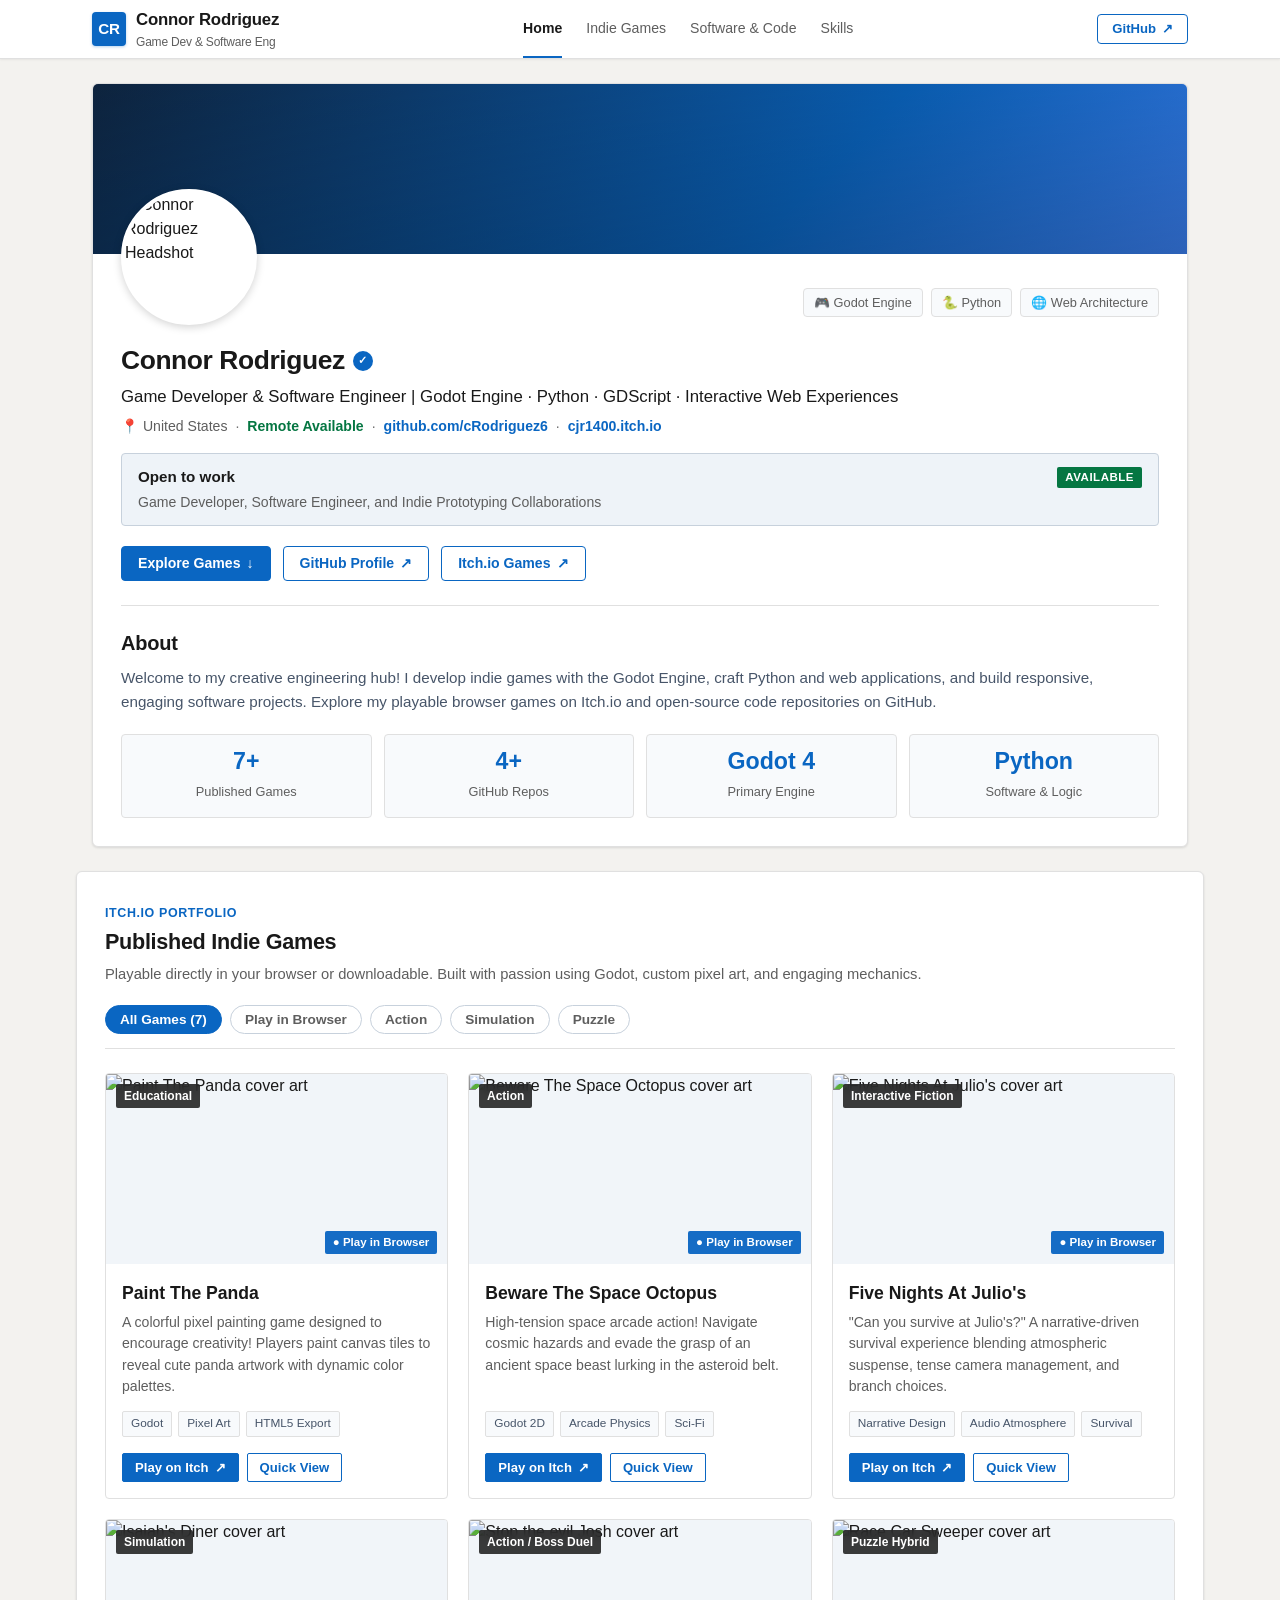
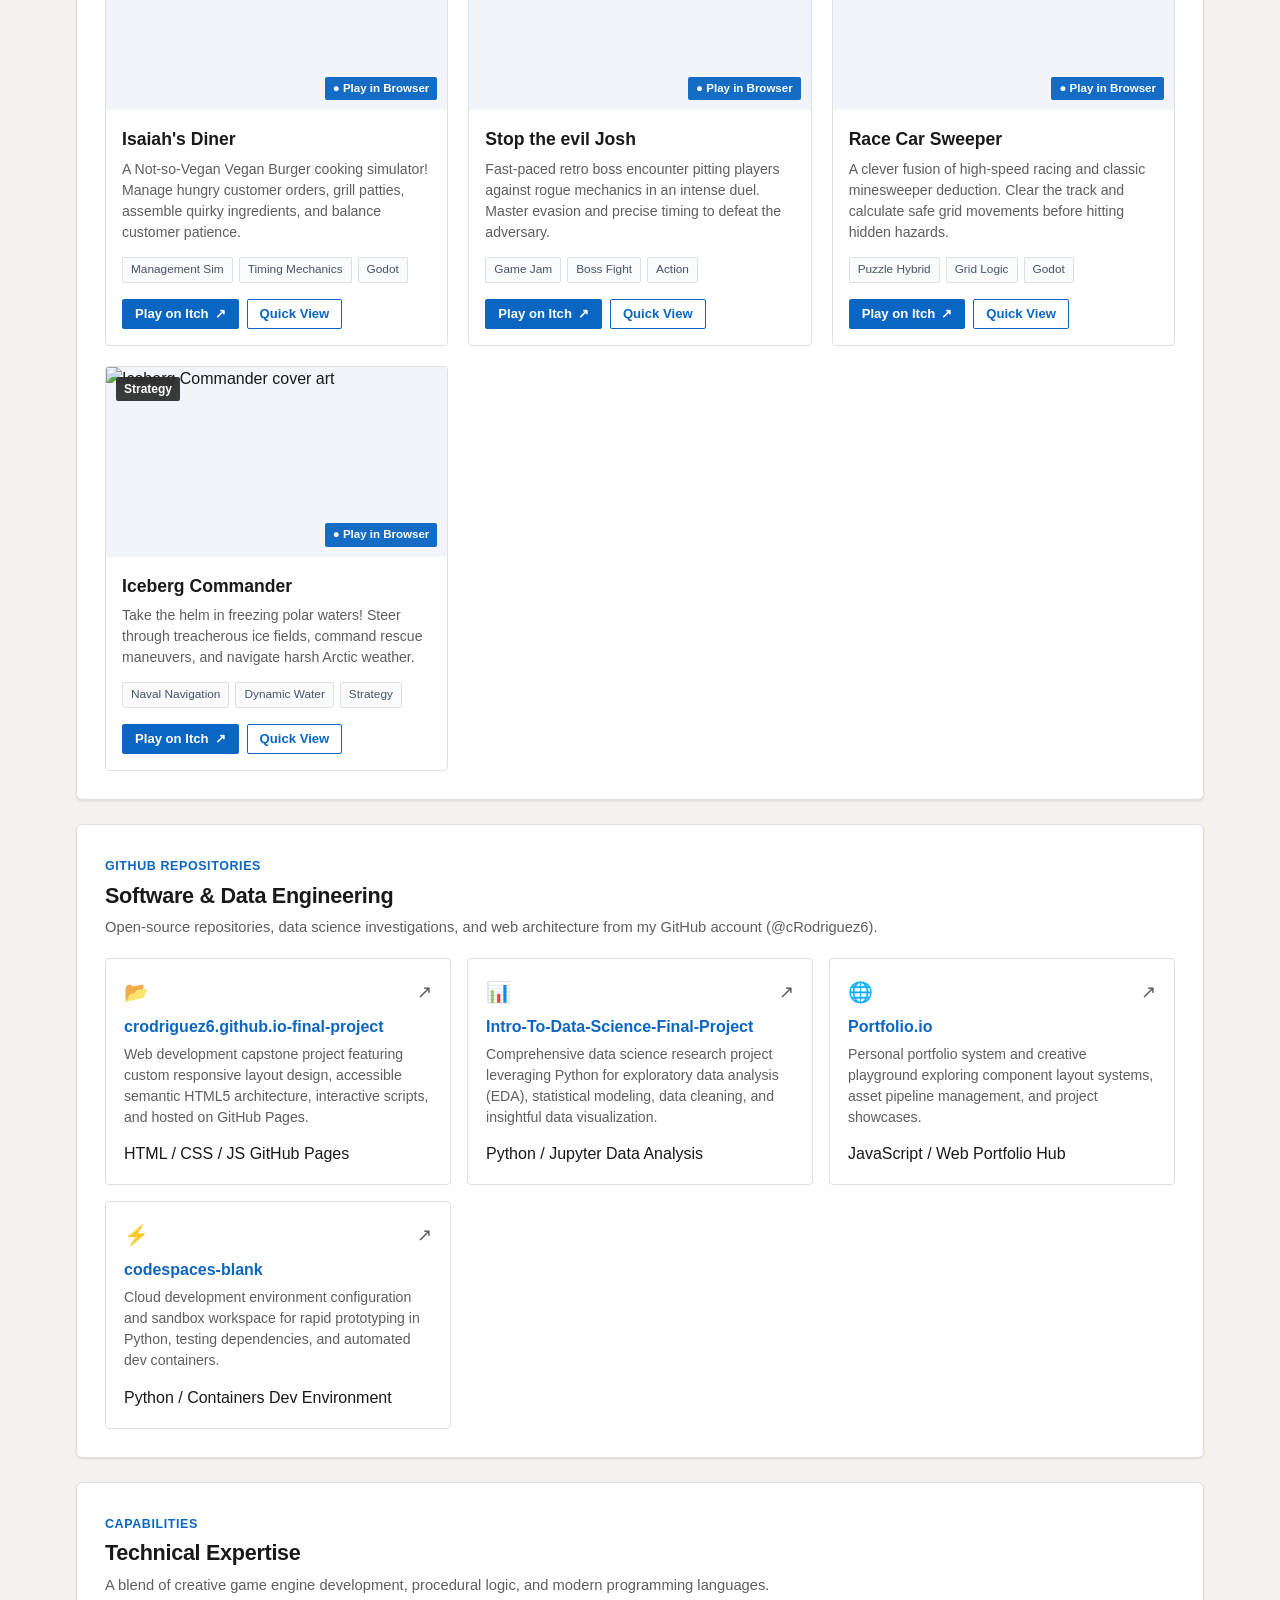
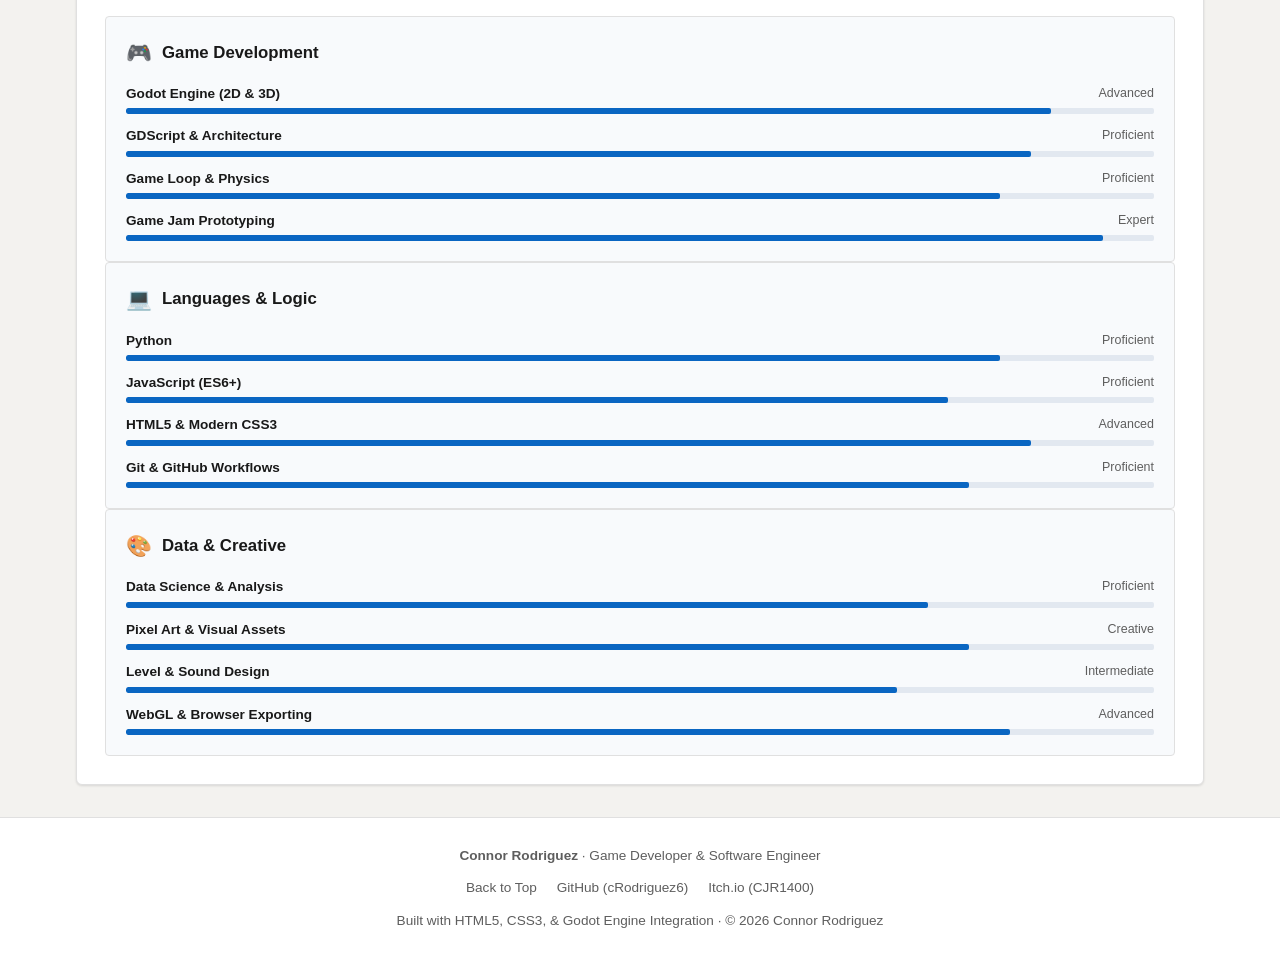
==== index.html @ a7bd6e4f "feat: initial commit for interactive developer and game portfolio" ====
<!DOCTYPE html>
<html lang="en">
<head>
  <meta charset="UTF-8">
  <meta name="viewport" content="width=device-width, initial-scale=1.0">
  <title>Connor Rodriguez · Game Developer & Software Engineer</title>
  
  <meta name="description" content="Portfolio of Connor Rodriguez (cRodriguez6 / CJR1400) — Game Developer specializing in Godot Engine, indie game design, and software engineering. Explore published games and software projects.">
  <meta name="keywords" content="Connor Rodriguez, Game Developer, Godot Engine, Indie Games, cjr1400, cRodriguez6, Python, Web Developer, Paint The Panda, Five Nights At Julios">
  <meta name="author" content="Connor Rodriguez">

  <!-- Open Graph / Social Media -->
  <meta property="og:title" content="Connor Rodriguez · Game Developer & Software Engineer">
  <meta property="og:description" content="Explore published indie games from Itch.io (cjr1400) and software projects on GitHub (cRodriguez6) with interactive Play Mode!">
  <meta property="og:type" content="website">
  <meta property="og:image" content="https://avatars.githubusercontent.com/u/160680927?v=4">
  <meta property="og:url" content="https://crodriguez6.github.io">

  <!-- Favicon -->
  <link rel="icon" type="image/svg+xml" href="data:image/svg+xml,<svg xmlns='http://www.w3.org/2000/svg' viewBox='0 0 100 100'><text y='.9em' font-size='90'>🎮</text></svg>">

  <!-- Stylesheet -->
  <link rel="stylesheet" href="css/styles.css">
</head>
<body>

  <!-- Site Header -->
  <header class="site-header" id="site-header">
    <div class="container header-inner">
      <a href="#hero" class="brand-logo" id="header-brand-logo">
        <span class="brand-badge">CR</span>
        <div>
          <span>Connor Rodriguez</span>
          <span class="brand-sub">Game Dev & Software Eng</span>
        </div>
      </a>

      <!-- Desktop Nav -->
      <nav aria-label="Main Navigation">
        <ul class="nav-links" id="nav-links-menu">
          <li><a href="#hero" class="nav-link active">Home</a></li>
          <li><a href="#games" class="nav-link">Indie Games</a></li>
          <li><a href="#software" class="nav-link">Software & Code</a></li>
          <li><a href="#skills" class="nav-link">Skills</a></li>
          <!-- <li><a href="#contact" class="nav-link">Contact</a></li> -->
        </ul>
      </nav>

      <!-- Header Actions -->
      <div class="header-actions">
        <a href="https://github.com/cRodriguez6" target="_blank" rel="noopener noreferrer" class="btn btn-secondary btn-header" id="header-github-btn">
          <span>GitHub</span> ↗
        </a>
        <button class="mobile-menu-btn" id="mobile-menu-toggle" aria-label="Toggle Menu">
          ☰
        </button>
      </div>
    </div>
  </header>

  <main>
    <!-- LinkedIn-Style Profile Hero Card -->
    <section class="hero-section" id="hero">
      <div class="container">
        <article class="linkedin-profile-card">
          
          <!-- Top Cover Banner -->
          <div class="profile-banner">
            <div class="banner-gradient-overlay"></div>
          </div>

          <!-- Main Profile Header Content -->
          <div class="profile-main-content">
            
            <!-- Headshot Frame (Avatar overlapping banner) -->
            <div class="profile-avatar-row">
              <div class="headshot-frame" id="headshot-frame" title="Click to upload or preview your custom headshot photo">
                <div class="headshot-img-wrapper">
                  <img 
                    src="https://avatars.githubusercontent.com/u/160680927?v=4" 
                    alt="Connor Rodriguez Headshot" 
                    class="headshot-img" 
                    id="headshot-img"
                    loading="eager"
                  >
                  <div class="headshot-overlay-hint" aria-hidden="true">
                    <span>📷</span>
                    <span>Change Photo</span>
                  </div>
                </div>
              </div>

              <!-- Quick Meta Highlights -->
              <div class="profile-badge-strip">
                <span class="badge-tag">🎮 Godot Engine</span>
                <span class="badge-tag">🐍 Python</span>
                <span class="badge-tag">🌐 Web Architecture</span>
              </div>
            </div>

            <!-- Profile Info: Name, Title, Details -->
            <div class="profile-info-block">
              <div class="profile-title-row">
                <h1 class="profile-name">Connor Rodriguez</h1>
                <span class="profile-verified-badge" title="Verified Creator">✓</span>
              </div>
              <p class="profile-headline">
                Game Developer & Software Engineer | Godot Engine · Python · GDScript · Interactive Web Experiences
              </p>
              <div class="profile-meta-line">
                <span>📍 United States</span>
                <span class="meta-dot">·</span>
                <span class="meta-highlight">Remote Available</span>
                <span class="meta-dot">·</span>
                <a href="https://github.com/cRodriguez6" target="_blank" rel="noopener noreferrer" class="meta-link">github.com/cRodriguez6</a>
                <span class="meta-dot">·</span>
                <a href="https://cjr1400.itch.io" target="_blank" rel="noopener noreferrer" class="meta-link">cjr1400.itch.io</a>
              </div>
            </div>

            <!-- "Open to Work" LinkedIn Callout Box -->
            <div class="open-to-work-card">
              <div class="otw-header">
                <span class="otw-title">Open to work</span>
                <span class="otw-pill">Available</span>
              </div>
              <p class="otw-roles">
                Game Developer, Software Engineer, and Indie Prototyping Collaborations
              </p>
            </div>

            <!-- Action Buttons Row (Straight Edge) -->
            <div class="profile-actions-row">
              <a href="#games" class="btn btn-primary" id="hero-view-games-btn">
                <span>Explore Games</span> ↓
              </a>
              <a href="https://github.com/cRodriguez6" target="_blank" rel="noopener noreferrer" class="btn btn-secondary" id="hero-github-link">
                <span>GitHub Profile</span> ↗
              </a>
              <a href="https://cjr1400.itch.io" target="_blank" rel="noopener noreferrer" class="btn btn-secondary" id="hero-itch-link">
                <span>Itch.io Games</span> ↗
              </a>
            </div>

            <!-- About / Summary Section inside profile card -->
            <div class="profile-about-block">
              <h2 class="about-heading">About</h2>
              <p class="about-text">
                Welcome to my creative engineering hub! I develop indie games with the Godot Engine, craft Python and web applications, and build responsive, engaging software projects. Explore my playable browser games on Itch.io and open-source code repositories on GitHub.
              </p>
              
              <!-- Quick Stats Grid -->
              <div class="profile-stats-grid">
                <div class="stat-box">
                  <span class="stat-number">7+</span>
                  <span class="stat-label">Published Games</span>
                </div>
                <div class="stat-box">
                  <span class="stat-number">4+</span>
                  <span class="stat-label">GitHub Repos</span>
                </div>
                <div class="stat-box">
                  <span class="stat-number">Godot 4</span>
                  <span class="stat-label">Primary Engine</span>
                </div>
                <div class="stat-box">
                  <span class="stat-number">Python</span>
                  <span class="stat-label">Software & Logic</span>
                </div>
              </div>
            </div>

          </div>
        </article>
      </div>
    </section>

    <!-- Games Showcase Section (Itch.io) -->
    <section class="section" id="games">
      <div class="container">
        
        <header class="section-header">
          <span class="section-tag">Itch.io Portfolio</span>
          <h2 class="section-title">Published Indie Games</h2>
          <p class="section-description">
            Playable directly in your browser or downloadable. Built with passion using Godot, custom pixel art, and engaging mechanics.
          </p>
        </header>

        <!-- Category Filter Tabs -->
        <div class="filter-tabs" role="tablist">
          <button class="filter-btn active" data-filter="all">All Games (7)</button>
          <button class="filter-btn" data-filter="browser">Play in Browser</button>
          <button class="filter-btn" data-filter="action">Action</button>
          <button class="filter-btn" data-filter="simulation">Simulation</button>
          <button class="filter-btn" data-filter="puzzle">Puzzle</button>
        </div>

        <!-- Games Grid -->
        <div class="games-grid" id="games-grid-container">

          <!-- Game 1: Paint The Panda -->
          <article class="game-card" data-category="browser educational puzzle">
            <div class="game-cover-wrap">
              <img src="https://img.itch.zone/aW1nLzI3MjUyMTExLnBuZw==/315x250%23c/kSq0G3.png" alt="Paint The Panda cover art" class="game-cover-img" loading="lazy">
              <span class="game-genre-badge">Educational</span>
              <span class="game-platform-badge">● Play in Browser</span>
            </div>
            <div class="game-card-body">
              <h3 class="game-card-title">Paint The Panda</h3>
              <p class="game-card-desc">
                A colorful pixel painting game designed to encourage creativity! Players paint canvas tiles to reveal cute panda artwork with dynamic color palettes.
              </p>
              <div class="game-tech-tags">
                <span class="game-tech-tag">Godot</span>
                <span class="game-tech-tag">Pixel Art</span>
                <span class="game-tech-tag">HTML5 Export</span>
              </div>
              <div class="game-card-actions">
                <a href="https://cjr1400.itch.io/paint-the-panda" target="_blank" rel="noopener noreferrer" class="btn btn-primary btn-sm">
                  <span>Play on Itch</span> ↗
                </a>
                <button class="btn btn-secondary btn-sm preview-game-btn" data-itch-url="https://cjr1400.itch.io/paint-the-panda" data-game-title="Paint The Panda">
                  Quick View
                </button>
              </div>
            </div>
          </article>

          <!-- Game 2: Beware The Space Octopus -->
          <article class="game-card" data-category="browser action">
            <div class="game-cover-wrap">
              <img src="https://img.itch.zone/aW1nLzI3MjQ4MjIwLnBuZw==/315x250%23c/23K0Ae.png" alt="Beware The Space Octopus cover art" class="game-cover-img" loading="lazy">
              <span class="game-genre-badge">Action</span>
              <span class="game-platform-badge">● Play in Browser</span>
            </div>
            <div class="game-card-body">
              <h3 class="game-card-title">Beware The Space Octopus</h3>
              <p class="game-card-desc">
                High-tension space arcade action! Navigate cosmic hazards and evade the grasp of an ancient space beast lurking in the asteroid belt.
              </p>
              <div class="game-tech-tags">
                <span class="game-tech-tag">Godot 2D</span>
                <span class="game-tech-tag">Arcade Physics</span>
                <span class="game-tech-tag">Sci-Fi</span>
              </div>
              <div class="game-card-actions">
                <a href="https://cjr1400.itch.io/beware-of-the" target="_blank" rel="noopener noreferrer" class="btn btn-primary btn-sm">
                  <span>Play on Itch</span> ↗
                </a>
                <button class="btn btn-secondary btn-sm preview-game-btn" data-itch-url="https://cjr1400.itch.io/beware-of-the" data-game-title="Beware The Space Octopus">
                  Quick View
                </button>
              </div>
            </div>
          </article>

          <!-- Game 3: Five Nights At Julio's -->
          <article class="game-card" data-category="browser interactive fiction">
            <div class="game-cover-wrap">
              <img src="https://img.itch.zone/aW1nLzI3MjMwMjk3LnBuZw==/315x250%23c/Fns9PT.png" alt="Five Nights At Julio's cover art" class="game-cover-img" loading="lazy">
              <span class="game-genre-badge">Interactive Fiction</span>
              <span class="game-platform-badge">● Play in Browser</span>
            </div>
            <div class="game-card-body">
              <h3 class="game-card-title">Five Nights At Julio's</h3>
              <p class="game-card-desc">
                "Can you survive at Julio's?" A narrative-driven survival experience blending atmospheric suspense, tense camera management, and branch choices.
              </p>
              <div class="game-tech-tags">
                <span class="game-tech-tag">Narrative Design</span>
                <span class="game-tech-tag">Audio Atmosphere</span>
                <span class="game-tech-tag">Survival</span>
              </div>
              <div class="game-card-actions">
                <a href="https://cjr1400.itch.io/five-nights-at-julios" target="_blank" rel="noopener noreferrer" class="btn btn-primary btn-sm">
                  <span>Play on Itch</span> ↗
                </a>
                <button class="btn btn-secondary btn-sm preview-game-btn" data-itch-url="https://cjr1400.itch.io/five-nights-at-julios" data-game-title="Five Nights At Julio's">
                  Quick View
                </button>
              </div>
            </div>
          </article>

          <!-- Game 4: Isaiah's Diner -->
          <article class="game-card" data-category="browser simulation">
            <div class="game-cover-wrap">
              <img src="https://img.itch.zone/aW1nLzI3MTc4MjE3LnBuZw==/315x250%23c/U2rj9l.png" alt="Isaiah's Diner cover art" class="game-cover-img" loading="lazy">
              <span class="game-genre-badge">Simulation</span>
              <span class="game-platform-badge">● Play in Browser</span>
            </div>
            <div class="game-card-body">
              <h3 class="game-card-title">Isaiah's Diner</h3>
              <p class="game-card-desc">
                A Not-so-Vegan Vegan Burger cooking simulator! Manage hungry customer orders, grill patties, assemble quirky ingredients, and balance customer patience.
              </p>
              <div class="game-tech-tags">
                <span class="game-tech-tag">Management Sim</span>
                <span class="game-tech-tag">Timing Mechanics</span>
                <span class="game-tech-tag">Godot</span>
              </div>
              <div class="game-card-actions">
                <a href="https://cjr1400.itch.io/isaiahs-diner" target="_blank" rel="noopener noreferrer" class="btn btn-primary btn-sm">
                  <span>Play on Itch</span> ↗
                </a>
                <button class="btn btn-secondary btn-sm preview-game-btn" data-itch-url="https://cjr1400.itch.io/isaiahs-diner" data-game-title="Isaiah's Diner">
                  Quick View
                </button>
              </div>
            </div>
          </article>

          <!-- Game 5: Stop the evil Josh -->
          <article class="game-card" data-category="browser action">
            <div class="game-cover-wrap">
              <img src="https://img.itch.zone/aW1nLzI3MTY4MTM2LnBuZw==/315x250%23c/twzmp8.png" alt="Stop the evil Josh cover art" class="game-cover-img" loading="lazy">
              <span class="game-genre-badge">Action / Boss Duel</span>
              <span class="game-platform-badge">● Play in Browser</span>
            </div>
            <div class="game-card-body">
              <h3 class="game-card-title">Stop the evil Josh</h3>
              <p class="game-card-desc">
                Fast-paced retro boss encounter pitting players against rogue mechanics in an intense duel. Master evasion and precise timing to defeat the adversary.
              </p>
              <div class="game-tech-tags">
                <span class="game-tech-tag">Game Jam</span>
                <span class="game-tech-tag">Boss Fight</span>
                <span class="game-tech-tag">Action</span>
              </div>
              <div class="game-card-actions">
                <a href="https://cjr1400.itch.io/stop-the-evil-josh" target="_blank" rel="noopener noreferrer" class="btn btn-primary btn-sm">
                  <span>Play on Itch</span> ↗
                </a>
                <button class="btn btn-secondary btn-sm preview-game-btn" data-itch-url="https://cjr1400.itch.io/stop-the-evil-josh" data-game-title="Stop the evil Josh">
                  Quick View
                </button>
              </div>
            </div>
          </article>

          <!-- Game 6: Race Car Sweeper -->
          <article class="game-card" data-category="browser puzzle">
            <div class="game-cover-wrap">
              <img src="https://img.itch.zone/aW1nLzI3MTQyNTY5LnBuZw==/315x250%23c/1V6qUk.png" alt="Race Car Sweeper cover art" class="game-cover-img" loading="lazy">
              <span class="game-genre-badge">Puzzle Hybrid</span>
              <span class="game-platform-badge">● Play in Browser</span>
            </div>
            <div class="game-card-body">
              <h3 class="game-card-title">Race Car Sweeper</h3>
              <p class="game-card-desc">
                A clever fusion of high-speed racing and classic minesweeper deduction. Clear the track and calculate safe grid movements before hitting hidden hazards.
              </p>
              <div class="game-tech-tags">
                <span class="game-tech-tag">Puzzle Hybrid</span>
                <span class="game-tech-tag">Grid Logic</span>
                <span class="game-tech-tag">Godot</span>
              </div>
              <div class="game-card-actions">
                <a href="https://cjr1400.itch.io/race-car-sweeper" target="_blank" rel="noopener noreferrer" class="btn btn-primary btn-sm">
                  <span>Play on Itch</span> ↗
                </a>
                <button class="btn btn-secondary btn-sm preview-game-btn" data-itch-url="https://cjr1400.itch.io/race-car-sweeper" data-game-title="Race Car Sweeper">
                  Quick View
                </button>
              </div>
            </div>
          </article>

          <!-- Game 7: Iceberg Commander -->
          <article class="game-card" data-category="browser action simulation">
            <div class="game-cover-wrap">
              <img src="https://img.itch.zone/aW1nLzI2MDI1NzE5LnBuZw==/315x250%23c/d%2BvjmD.png" alt="Iceberg Commander cover art" class="game-cover-img" loading="lazy">
              <span class="game-genre-badge">Strategy</span>
              <span class="game-platform-badge">● Play in Browser</span>
            </div>
            <div class="game-card-body">
              <h3 class="game-card-title">Iceberg Commander</h3>
              <p class="game-card-desc">
                Take the helm in freezing polar waters! Steer through treacherous ice fields, command rescue maneuvers, and navigate harsh Arctic weather.
              </p>
              <div class="game-tech-tags">
                <span class="game-tech-tag">Naval Navigation</span>
                <span class="game-tech-tag">Dynamic Water</span>
                <span class="game-tech-tag">Strategy</span>
              </div>
              <div class="game-card-actions">
                <a href="https://cjr1400.itch.io/iceberg-commander" target="_blank" rel="noopener noreferrer" class="btn btn-primary btn-sm">
                  <span>Play on Itch</span> ↗
                </a>
                <button class="btn btn-secondary btn-sm preview-game-btn" data-itch-url="https://cjr1400.itch.io/iceberg-commander" data-game-title="Iceberg Commander">
                  Quick View
                </button>
              </div>
            </div>
          </article>

        </div>
      </div>
    </section>

    <!-- Software Engineering & GitHub Repos Section -->
    <section class="section" id="software">
      <div class="container">
        <header class="section-header">
          <span class="section-tag">GitHub Repositories</span>
          <h2 class="section-title">Software & Data Engineering</h2>
          <p class="section-description">
            Open-source repositories, data science investigations, and web architecture from my GitHub account (@cRodriguez6).
          </p>
        </header>

        <div class="repos-grid">

          <!-- Repo 1: crodriguez6.github.io-final-project -->
          <article class="repo-card">
            <div class="repo-card-top">
              <span class="repo-folder-icon">📂</span>
              <div class="repo-links-icons">
                <a href="https://github.com/cRodriguez6/crodriguez6.github.io-final-project" target="_blank" rel="noopener noreferrer" class="repo-icon-link" title="View Source on GitHub">↗</a>
              </div>
            </div>
            <h3 class="repo-card-title">
              <a href="https://github.com/cRodriguez6/crodriguez6.github.io-final-project" target="_blank" rel="noopener noreferrer">
                crodriguez6.github.io-final-project
              </a>
            </h3>
            <p class="repo-card-desc">
              Web development capstone project featuring custom responsive layout design, accessible semantic HTML5 architecture, interactive scripts, and hosted on GitHub Pages.
            </p>
            <div class="repo-meta">
              <span class="repo-lang">
                <span class="lang-color-dot lang-html"></span>
                HTML / CSS / JS
              </span>
              <span>GitHub Pages</span>
            </div>
          </article>

          <!-- Repo 2: Intro-To-Data-Science-Final-Project -->
          <article class="repo-card">
            <div class="repo-card-top">
              <span class="repo-folder-icon">📊</span>
              <div class="repo-links-icons">
                <a href="https://github.com/cRodriguez6/Intro-To-Data-Science-Final-Project" target="_blank" rel="noopener noreferrer" class="repo-icon-link" title="View Source on GitHub">↗</a>
              </div>
            </div>
            <h3 class="repo-card-title">
              <a href="https://github.com/cRodriguez6/Intro-To-Data-Science-Final-Project" target="_blank" rel="noopener noreferrer">
                Intro-To-Data-Science-Final-Project
              </a>
            </h3>
            <p class="repo-card-desc">
              Comprehensive data science research project leveraging Python for exploratory data analysis (EDA), statistical modeling, data cleaning, and insightful data visualization.
            </p>
            <div class="repo-meta">
              <span class="repo-lang">
                <span class="lang-color-dot lang-python"></span>
                Python / Jupyter
              </span>
              <span>Data Analysis</span>
            </div>
          </article>

          <!-- Repo 3: Portfolio.io -->
          <article class="repo-card">
            <div class="repo-card-top">
              <span class="repo-folder-icon">🌐</span>
              <div class="repo-links-icons">
                <a href="https://github.com/cRodriguez6/Portfolio.io" target="_blank" rel="noopener noreferrer" class="repo-icon-link" title="View Source on GitHub">↗</a>
              </div>
            </div>
            <h3 class="repo-card-title">
              <a href="https://github.com/cRodriguez6/Portfolio.io" target="_blank" rel="noopener noreferrer">
                Portfolio.io
              </a>
            </h3>
            <p class="repo-card-desc">
              Personal portfolio system and creative playground exploring component layout systems, asset pipeline management, and project showcases.
            </p>
            <div class="repo-meta">
              <span class="repo-lang">
                <span class="lang-color-dot lang-js"></span>
                JavaScript / Web
              </span>
              <span>Portfolio Hub</span>
            </div>
          </article>

          <!-- Repo 4: codespaces-blank -->
          <article class="repo-card">
            <div class="repo-card-top">
              <span class="repo-folder-icon">⚡</span>
              <div class="repo-links-icons">
                <a href="https://github.com/cRodriguez6/codespaces-blank" target="_blank" rel="noopener noreferrer" class="repo-icon-link" title="View Source on GitHub">↗</a>
              </div>
            </div>
            <h3 class="repo-card-title">
              <a href="https://github.com/cRodriguez6/codespaces-blank" target="_blank" rel="noopener noreferrer">
                codespaces-blank
              </a>
            </h3>
            <p class="repo-card-desc">
              Cloud development environment configuration and sandbox workspace for rapid prototyping in Python, testing dependencies, and automated dev containers.
            </p>
            <div class="repo-meta">
              <span class="repo-lang">
                <span class="lang-color-dot lang-python"></span>
                Python / Containers
              </span>
              <span>Dev Environment</span>
            </div>
          </article>

        </div>
      </div>
    </section>

    <!-- Skills Matrix Section -->
    <section class="section" id="skills">
      <div class="container">
        <header class="section-header">
          <span class="section-tag">Capabilities</span>
          <h2 class="section-title">Technical Expertise</h2>
          <p class="section-description">
            A blend of creative game engine development, procedural logic, and modern programming languages.
          </p>
        </header>

        <div class="skills-container">

          <!-- Card 1: Game Development -->
          <div class="skill-card">
            <div class="skill-card-header">
              <div class="skill-card-icon">🎮</div>
              <h3 class="skill-card-title">Game Development</h3>
            </div>
            <div class="skill-items-list">
              <div class="skill-item">
                <div class="skill-item-info">
                  <span class="skill-item-name">Godot Engine (2D & 3D)</span>
                  <span class="skill-item-level">Advanced</span>
                </div>
                <div class="skill-bar-bg"><div class="skill-bar-fill" style="width: 90%;"></div></div>
              </div>
              <div class="skill-item">
                <div class="skill-item-info">
                  <span class="skill-item-name">GDScript & Architecture</span>
                  <span class="skill-item-level">Proficient</span>
                </div>
                <div class="skill-bar-bg"><div class="skill-bar-fill" style="width: 88%;"></div></div>
              </div>
              <div class="skill-item">
                <div class="skill-item-info">
                  <span class="skill-item-name">Game Loop & Physics</span>
                  <span class="skill-item-level">Proficient</span>
                </div>
                <div class="skill-bar-bg"><div class="skill-bar-fill" style="width: 85%;"></div></div>
              </div>
              <div class="skill-item">
                <div class="skill-item-info">
                  <span class="skill-item-name">Game Jam Prototyping</span>
                  <span class="skill-item-level">Expert</span>
                </div>
                <div class="skill-bar-bg"><div class="skill-bar-fill" style="width: 95%;"></div></div>
              </div>
            </div>
          </div>

          <!-- Card 2: Programming Languages -->
          <div class="skill-card">
            <div class="skill-card-header">
              <div class="skill-card-icon">💻</div>
              <h3 class="skill-card-title">Languages & Logic</h3>
            </div>
            <div class="skill-items-list">
              <div class="skill-item">
                <div class="skill-item-info">
                  <span class="skill-item-name">Python</span>
                  <span class="skill-item-level">Proficient</span>
                </div>
                <div class="skill-bar-bg"><div class="skill-bar-fill" style="width: 85%;"></div></div>
              </div>
              <div class="skill-item">
                <div class="skill-item-info">
                  <span class="skill-item-name">JavaScript (ES6+)</span>
                  <span class="skill-item-level">Proficient</span>
                </div>
                <div class="skill-bar-bg"><div class="skill-bar-fill" style="width: 80%;"></div></div>
              </div>
              <div class="skill-item">
                <div class="skill-item-info">
                  <span class="skill-item-name">HTML5 & Modern CSS3</span>
                  <span class="skill-item-level">Advanced</span>
                </div>
                <div class="skill-bar-bg"><div class="skill-bar-fill" style="width: 88%;"></div></div>
              </div>
              <div class="skill-item">
                <div class="skill-item-info">
                  <span class="skill-item-name">Git & GitHub Workflows</span>
                  <span class="skill-item-level">Proficient</span>
                </div>
                <div class="skill-bar-bg"><div class="skill-bar-fill" style="width: 82%;"></div></div>
              </div>
            </div>
          </div>

          <!-- Card 3: Data & Design -->
          <div class="skill-card">
            <div class="skill-card-header">
              <div class="skill-card-icon">🎨</div>
              <h3 class="skill-card-title">Data & Creative</h3>
            </div>
            <div class="skill-items-list">
              <div class="skill-item">
                <div class="skill-item-info">
                  <span class="skill-item-name">Data Science & Analysis</span>
                  <span class="skill-item-level">Proficient</span>
                </div>
                <div class="skill-bar-bg"><div class="skill-bar-fill" style="width: 78%;"></div></div>
              </div>
              <div class="skill-item">
                <div class="skill-item-info">
                  <span class="skill-item-name">Pixel Art & Visual Assets</span>
                  <span class="skill-item-level">Creative</span>
                </div>
                <div class="skill-bar-bg"><div class="skill-bar-fill" style="width: 82%;"></div></div>
              </div>
              <div class="skill-item">
                <div class="skill-item-info">
                  <span class="skill-item-name">Level & Sound Design</span>
                  <span class="skill-item-level">Intermediate</span>
                </div>
                <div class="skill-bar-bg"><div class="skill-bar-fill" style="width: 75%;"></div></div>
              </div>
              <div class="skill-item">
                <div class="skill-item-info">
                  <span class="skill-item-name">WebGL & Browser Exporting</span>
                  <span class="skill-item-level">Advanced</span>
                </div>
                <div class="skill-bar-bg"><div class="skill-bar-fill" style="width: 86%;"></div></div>
              </div>
            </div>
          </div>

        </div>
      </div>
    </section>

    <!-- ==============================================================
         CONTACT & CONNECT SECTION (TEMPORARILY DISABLED)
         Uncomment this block and the nav link when ready to restore.
    ============================================================== -->
    <!--
    <section class="section" id="contact">
      <div class="container">
        <header class="section-header">
          <span class="section-tag">Let's Connect</span>
          <h2 class="section-title">Get In Touch</h2>
          <p class="section-description">
            Interested in collaborating on game jams, software projects, or discussing game development? Reach out anytime!
          </p>
        </header>

        <div class="contact-grid">
          
          <div class="contact-info-card">
            <div>
              <h3 style="font-family: var(--font-heading); font-size: 1.4rem; margin-bottom: 12px;">Connor Rodriguez</h3>
              <p style="color: var(--text-muted); line-height: 1.6;">
                Currently available for game design collaborations, indie development projects, and software engineering opportunities.
              </p>

              <div class="contact-links-list">
                <a href="https://github.com/cRodriguez6" target="_blank" rel="noopener noreferrer" class="contact-item">
                  <div class="contact-item-icon">💻</div>
                  <div>
                    <strong>GitHub Profile</strong>
                    <div style="font-size: 0.8rem; color: var(--text-dim);">github.com/cRodriguez6</div>
                  </div>
                </a>

                <a href="https://cjr1400.itch.io" target="_blank" rel="noopener noreferrer" class="contact-item">
                  <div class="contact-item-icon">🕹️</div>
                  <div>
                    <strong>Itch.io Games Store</strong>
                    <div style="font-size: 0.8rem; color: var(--text-dim);">cjr1400.itch.io</div>
                  </div>
                </a>

                <div class="contact-item">
                  <div class="contact-item-icon">📍</div>
                  <div>
                    <strong>Location</strong>
                    <div style="font-size: 0.8rem; color: var(--text-dim);">United States · Open to Remote</div>
                  </div>
                </div>
              </div>
            </div>


          </div>

          <form class="contact-form" id="contact-form">
            <h3 style="font-family: var(--font-heading); font-size: 1.3rem;">Send a Message</h3>
            
            <div class="form-group">
              <label for="contact-name" class="form-label">Your Name</label>
              <input type="text" id="contact-name" class="form-input" placeholder="e.g. Alex Hunter" required>
            </div>

            <div class="form-group">
              <label for="contact-email" class="form-label">Email Address</label>
              <input type="email" id="contact-email" class="form-input" placeholder="alex@example.com" required>
            </div>

            <div class="form-group">
              <label for="contact-message" class="form-label">Message or Project Inquiry</label>
              <textarea id="contact-message" class="form-textarea" placeholder="Hello Connor, I saw your games on itch.io and wanted to reach out regarding..." required></textarea>
            </div>

            <button type="submit" class="btn btn-primary" id="send-message-btn">
              <span>Send Message</span>
              <span>→</span>
            </button>
          </form>

        </div>
      </div>
    </section>
    -->
  </main>

  <!-- Site Footer -->
  <footer class="site-footer">
    <div class="container footer-inner">
      <div>
        <strong>Connor Rodriguez</strong> · Game Developer & Software Engineer
      </div>
      <div class="footer-links">
        <a href="#hero" class="footer-link">Back to Top</a>
        <a href="https://github.com/cRodriguez6" target="_blank" rel="noopener noreferrer" class="footer-link">GitHub (cRodriguez6)</a>
        <a href="https://cjr1400.itch.io" target="_blank" rel="noopener noreferrer" class="footer-link">Itch.io (CJR1400)</a>
      </div>
      <div>
        Built with HTML5, CSS3, & Godot Engine Integration · &copy; 2026 Connor Rodriguez
      </div>
    </div>
  </footer>

  <!-- ========================================================= -->
  <!-- HEADSHOT PHOTO MANAGER MODAL                              -->
  <!-- ========================================================= -->
  <div class="modal-backdrop" id="headshot-modal" role="dialog" aria-modal="true" aria-labelledby="headshot-modal-title">
    <div class="modal-box">
      <div class="modal-header">
        <h3 class="modal-title" id="headshot-modal-title">📷 Customize Your Headshot</h3>
        <button class="modal-close-btn" id="close-headshot-modal" aria-label="Close modal">×</button>
      </div>

      <p class="modal-description">
        Upload or drop your professional headshot photo here to instantly preview it on your portfolio! The picture will automatically be saved and displayed.
      </p>

      <div class="drop-zone" id="headshot-drop-zone">
        <div class="drop-zone-icon">📁</div>
        <div class="drop-zone-hint"><strong>Click to browse</strong> or drag & drop photo here</div>
        <div class="drop-zone-sub">Supports PNG, JPG, WEBP (Square or portrait ratio recommended)</div>
        <input type="file" id="headshot-file-input" accept="image/*" style="display: none;">
      </div>

      <div style="display: flex; gap: 10px; justify-content: flex-end; margin-top: 16px;">
        <button class="btn btn-secondary btn-sm" id="reset-headshot-btn">Reset to GitHub Avatar</button>
      </div>
    </div>
  </div>

  <!-- ========================================================= -->
  <!-- ITCH GAME EMBED LIGHTBOX MODAL                            -->
  <!-- ========================================================= -->
  <div class="modal-backdrop" id="game-preview-modal" role="dialog" aria-modal="true" aria-labelledby="preview-modal-title">
    <div class="modal-box" style="max-width: 960px; padding: 18px;">
      <div class="modal-header" style="margin-bottom: 12px;">
        <h3 class="modal-title" id="preview-modal-title">Game Preview</h3>
        <button class="modal-close-btn" id="close-game-preview" aria-label="Close modal">×</button>
      </div>
      <div class="game-modal-frame">
        <iframe id="game-preview-iframe" src="about:blank" allow="autoplay; fullscreen; gamepad"></iframe>
      </div>
    </div>
  </div>

  <!-- Scripts -->
  <script src="js/main.js"></script>
</body>
</html>
---- css/styles.css ----
/* ==========================================================================
   Connor Rodriguez Portfolio - LinkedIn Style Theme
   Clean White Background, Straight-Edge Professional Aesthetic
   ========================================================================== */

:root {
  /* Core Palette */
  --bg-page: #f3f2ef;
  --bg-card: #ffffff;
  --bg-subtle: #f8fafc;
  --bg-hover: #f1f5f9;
  
  /* LinkedIn Brand & Accents */
  --accent-blue: #0a66c2;
  --accent-blue-hover: #004182;
  --accent-blue-subtle: #eef3f8;
  --accent-green: #057642;
  --accent-green-subtle: #e8f3ee;
  
  /* Text & Typography */
  --text-main: #191919;
  --text-muted: #5e5e5e;
  --text-dim: #717171;
  --text-light: #ffffff;
  
  /* Borders & Dividers */
  --border-subtle: #e0e0e0;
  --border-card: #d8dde6;
  --border-hover: #0a66c2;
  
  /* Straight-Edge Radius */
  --radius-xs: 2px;
  --radius-sm: 4px;
  --radius-md: 6px;
  --radius-lg: 8px;
  --radius-full: 9999px;
  
  /* Clean Professional Shadows */
  --shadow-sm: 0 1px 2px rgba(0, 0, 0, 0.06);
  --shadow-card: 0 1px 3px rgba(0, 0, 0, 0.08), 0 1px 2px rgba(0, 0, 0, 0.04);
  --shadow-md: 0 4px 12px rgba(0, 0, 0, 0.08);
  --shadow-hover: 0 6px 16px rgba(0, 0, 0, 0.12);
  
  /* Fonts */
  --font-main: -apple-system, BlinkMacSystemFont, "Segoe UI", Roboto, Helvetica, Arial, sans-serif;
  --font-mono: 'JetBrains Mono', SFMono-Regular, Consolas, monospace;
  
  /* Transitions */
  --transition-fast: 0.15s ease;
  --transition-smooth: 0.25s ease;
}

/* Reset & Base Setup */
*, *::before, *::after {
  box-sizing: border-box;
  margin: 0;
  padding: 0;
}

html {
  scroll-behavior: smooth;
  font-size: 16px;
  background-color: var(--bg-page);
}

body {
  background-color: var(--bg-page);
  color: var(--text-main);
  font-family: var(--font-main);
  line-height: 1.5;
  min-height: 100vh;
  overflow-x: hidden;
  -webkit-font-smoothing: antialiased;
  -moz-osx-font-smoothing: grayscale;
}

/* Custom Scrollbar */
::-webkit-scrollbar {
  width: 8px;
}
::-webkit-scrollbar-track {
  background: var(--bg-page);
}
::-webkit-scrollbar-thumb {
  background: #cbd5e1;
  border-radius: var(--radius-sm);
}
::-webkit-scrollbar-thumb:hover {
  background: #94a3b8;
}

/* Containers */
.container {
  width: 100%;
  max-width: 1128px;
  margin: 0 auto;
  padding: 0 16px;
}

/* ==========================================================================
   Header & Navigation
   ========================================================================== */
.site-header {
  position: sticky;
  top: 0;
  z-index: 1000;
  background: #ffffff;
  border-bottom: 1px solid var(--border-subtle);
  box-shadow: var(--shadow-sm);
  transition: all var(--transition-fast);
}

.header-inner {
  display: flex;
  align-items: center;
  justify-content: space-between;
  height: 58px;
}

.brand-logo {
  display: flex;
  align-items: center;
  gap: 10px;
  text-decoration: none;
  color: var(--text-main);
  font-weight: 700;
  font-size: 1.05rem;
  letter-spacing: -0.2px;
}

.brand-badge {
  display: inline-flex;
  align-items: center;
  justify-content: center;
  width: 34px;
  height: 34px;
  border-radius: var(--radius-sm);
  background-color: var(--accent-blue);
  color: #ffffff;
  font-weight: 800;
  font-size: 0.95rem;
  box-shadow: 0 1px 3px rgba(10, 102, 194, 0.3);
}

.brand-sub {
  font-size: 0.75rem;
  color: var(--text-muted);
  font-weight: 400;
  display: block;
}

.nav-links {
  display: flex;
  align-items: center;
  gap: 24px;
  list-style: none;
}

.nav-link {
  color: var(--text-muted);
  text-decoration: none;
  font-size: 0.88rem;
  font-weight: 500;
  position: relative;
  padding: 18px 0;
  display: inline-flex;
  align-items: center;
  transition: color var(--transition-fast);
}

.nav-link:hover {
  color: var(--text-main);
}

.nav-link.active {
  color: var(--text-main);
  font-weight: 600;
}

.nav-link.active::after {
  content: '';
  position: absolute;
  bottom: 0;
  left: 0;
  right: 0;
  height: 2px;
  background-color: var(--accent-blue);
}

.header-actions {
  display: flex;
  align-items: center;
  gap: 12px;
}

.mobile-menu-btn {
  display: none;
  background: none;
  border: 1px solid var(--border-subtle);
  border-radius: var(--radius-sm);
  color: var(--text-main);
  font-size: 1.2rem;
  padding: 4px 8px;
  cursor: pointer;
}

/* ==========================================================================
   Buttons (Straight Edge & High Contrast)
   ========================================================================== */
.btn {
  display: inline-flex;
  align-items: center;
  justify-content: center;
  gap: 6px;
  font-family: var(--font-main);
  font-size: 0.88rem;
  font-weight: 600;
  text-decoration: none;
  border-radius: var(--radius-sm);
  cursor: pointer;
  padding: 8px 16px;
  border: 1px solid transparent;
  transition: all var(--transition-fast);
  line-height: 1.2;
}

.btn-primary {
  background-color: var(--accent-blue);
  color: #ffffff;
  border-color: var(--accent-blue);
}

.btn-primary:hover {
  background-color: var(--accent-blue-hover);
  border-color: var(--accent-blue-hover);
  color: #ffffff;
}

.btn-secondary {
  background-color: #ffffff;
  color: var(--accent-blue);
  border-color: var(--accent-blue);
}

.btn-secondary:hover {
  background-color: var(--accent-blue-subtle);
  border-color: var(--accent-blue-hover);
  color: var(--accent-blue-hover);
}

.btn-sm {
  font-size: 0.82rem;
  padding: 6px 12px;
  border-radius: var(--radius-xs);
}

.btn-header {
  padding: 6px 14px;
  font-size: 0.82rem;
}

/* ==========================================================================
   LinkedIn Hero Profile Card
   ========================================================================== */
.hero-section {
  padding-top: 24px;
  margin-bottom: 24px;
}

.linkedin-profile-card {
  background: var(--bg-card);
  border: 1px solid var(--border-subtle);
  border-radius: var(--radius-md);
  box-shadow: var(--shadow-card);
  overflow: hidden;
}

/* Cover Banner */
.profile-banner {
  height: 170px;
  background: linear-gradient(135deg, #0f2744 0%, #0a66c2 65%, #3b82f6 100%);
  position: relative;
  background-size: cover;
  background-position: center;
}

.banner-gradient-overlay {
  position: absolute;
  inset: 0;
  background: linear-gradient(180deg, rgba(0, 0, 0, 0.1) 0%, rgba(0, 0, 0, 0.25) 100%);
}

/* Main Profile Content */
.profile-main-content {
  padding: 0 28px 28px;
  position: relative;
}

/* Avatar Row */
.profile-avatar-row {
  display: flex;
  align-items: flex-end;
  justify-content: space-between;
  margin-top: -65px;
  margin-bottom: 16px;
  position: relative;
  z-index: 2;
}

.headshot-frame {
  cursor: pointer;
  position: relative;
  width: 136px;
  height: 136px;
  border-radius: var(--radius-full);
  border: 4px solid #ffffff;
  box-shadow: 0 2px 8px rgba(0, 0, 0, 0.18);
  background-color: #ffffff;
  overflow: hidden;
  flex-shrink: 0;
}

.headshot-img-wrapper {
  width: 100%;
  height: 100%;
  position: relative;
}

.headshot-img {
  width: 100%;
  height: 100%;
  object-fit: cover;
  display: block;
}

.headshot-overlay-hint {
  position: absolute;
  inset: 0;
  background: rgba(0, 0, 0, 0.55);
  color: #ffffff;
  display: flex;
  flex-direction: column;
  align-items: center;
  justify-content: center;
  gap: 4px;
  font-size: 0.72rem;
  font-weight: 600;
  opacity: 0;
  transition: opacity var(--transition-fast);
}

.headshot-frame:hover .headshot-overlay-hint {
  opacity: 1;
}

/* Quick Tags on Right */
.profile-badge-strip {
  display: flex;
  gap: 8px;
  flex-wrap: wrap;
  margin-bottom: 8px;
}

.badge-tag {
  background: var(--bg-subtle);
  border: 1px solid var(--border-subtle);
  border-radius: var(--radius-sm);
  padding: 4px 10px;
  font-size: 0.8rem;
  font-weight: 500;
  color: var(--text-muted);
}

/* Profile Info Block */
.profile-info-block {
  margin-bottom: 16px;
}

.profile-title-row {
  display: flex;
  align-items: center;
  gap: 8px;
}

.profile-name {
  font-size: 1.65rem;
  font-weight: 700;
  color: var(--text-main);
  letter-spacing: -0.4px;
}

.profile-verified-badge {
  display: inline-flex;
  align-items: center;
  justify-content: center;
  width: 20px;
  height: 20px;
  border-radius: var(--radius-full);
  background: var(--accent-blue);
  color: #ffffff;
  font-size: 0.7rem;
  font-weight: 800;
}

.profile-headline {
  font-size: 1.05rem;
  color: var(--text-main);
  margin-top: 4px;
  line-height: 1.4;
  font-weight: 400;
}

.profile-meta-line {
  display: flex;
  flex-wrap: wrap;
  align-items: center;
  gap: 8px;
  font-size: 0.88rem;
  color: var(--text-muted);
  margin-top: 8px;
}

.meta-dot {
  color: var(--text-dim);
}

.meta-highlight {
  color: var(--accent-green);
  font-weight: 600;
}

.meta-link {
  color: var(--accent-blue);
  text-decoration: none;
  font-weight: 600;
}

.meta-link:hover {
  text-decoration: underline;
}

/* Open To Work Box */
.open-to-work-card {
  background: var(--accent-blue-subtle);
  border: 1px solid #c7d1dc;
  border-radius: var(--radius-sm);
  padding: 12px 16px;
  margin-bottom: 20px;
}

.otw-header {
  display: flex;
  align-items: center;
  justify-content: space-between;
}

.otw-title {
  font-weight: 700;
  color: var(--text-main);
  font-size: 0.95rem;
}

.otw-pill {
  background: var(--accent-green);
  color: #ffffff;
  font-size: 0.72rem;
  font-weight: 700;
  text-transform: uppercase;
  letter-spacing: 0.5px;
  padding: 2px 8px;
  border-radius: var(--radius-xs);
}

.otw-roles {
  font-size: 0.88rem;
  color: var(--text-muted);
  margin-top: 4px;
  line-height: 1.4;
}

/* Profile Actions Row */
.profile-actions-row {
  display: flex;
  gap: 12px;
  flex-wrap: wrap;
  margin-bottom: 24px;
}

/* About Block */
.profile-about-block {
  border-top: 1px solid var(--border-subtle);
  padding-top: 22px;
}

.about-heading {
  font-size: 1.25rem;
  font-weight: 700;
  color: var(--text-main);
  margin-bottom: 8px;
  letter-spacing: -0.2px;
}

.about-text {
  font-size: 0.95rem;
  color: #475569;
  line-height: 1.6;
  margin-bottom: 20px;
}

/* Quick Stats Grid */
.profile-stats-grid {
  display: grid;
  grid-template-columns: repeat(4, 1fr);
  gap: 12px;
}

.stat-box {
  background: var(--bg-subtle);
  border: 1px solid var(--border-subtle);
  border-radius: var(--radius-sm);
  padding: 14px;
  text-align: center;
  transition: border-color var(--transition-fast);
}

.stat-box:hover {
  border-color: var(--accent-blue);
}

.stat-number {
  display: block;
  font-size: 1.45rem;
  font-weight: 700;
  color: var(--accent-blue);
  line-height: 1.1;
  margin-bottom: 4px;
}

.stat-label {
  font-size: 0.8rem;
  color: var(--text-muted);
  font-weight: 500;
}

/* ==========================================================================
   Section Layout & Standard Card Wrappers
   ========================================================================== */
.section {
  margin-bottom: 24px;
}

.section > .container {
  background: var(--bg-card);
  border: 1px solid var(--border-subtle);
  border-radius: var(--radius-md);
  box-shadow: var(--shadow-card);
  padding: 28px;
}

.section-header {
  margin-bottom: 20px;
}

.section-tag {
  display: inline-block;
  font-size: 0.78rem;
  font-weight: 700;
  text-transform: uppercase;
  color: var(--accent-blue);
  letter-spacing: 0.6px;
  margin-bottom: 4px;
}

.section-title {
  font-size: 1.35rem;
  font-weight: 700;
  color: var(--text-main);
  letter-spacing: -0.3px;
}

.section-description {
  font-size: 0.92rem;
  color: var(--text-muted);
  margin-top: 4px;
}

/* ==========================================================================
   Category Filter Tabs
   ========================================================================== */
.filter-tabs {
  display: flex;
  gap: 8px;
  flex-wrap: wrap;
  margin-bottom: 24px;
  padding-bottom: 14px;
  border-bottom: 1px solid var(--border-subtle);
}

.filter-btn {
  background: #ffffff;
  border: 1px solid #c7d1dc;
  color: var(--text-muted);
  border-radius: var(--radius-full);
  padding: 6px 14px;
  font-size: 0.85rem;
  font-weight: 600;
  cursor: pointer;
  transition: all var(--transition-fast);
  font-family: var(--font-main);
}

.filter-btn:hover {
  background: var(--accent-blue-subtle);
  border-color: var(--accent-blue);
  color: var(--accent-blue);
}

.filter-btn.active {
  background: var(--accent-blue);
  border-color: var(--accent-blue);
  color: #ffffff;
}

/* ==========================================================================
   Games Showcase Grid & Cards
   ========================================================================== */
.games-grid {
  display: grid;
  grid-template-columns: repeat(auto-fill, minmax(310px, 1fr));
  gap: 20px;
}

.game-card {
  background: #ffffff;
  border: 1px solid var(--border-subtle);
  border-radius: var(--radius-sm);
  overflow: hidden;
  display: flex;
  flex-direction: column;
  transition: transform var(--transition-fast), box-shadow var(--transition-fast), border-color var(--transition-fast);
}

.game-card:hover {
  transform: translateY(-2px);
  border-color: var(--accent-blue);
  box-shadow: var(--shadow-hover);
}

.game-cover-wrap {
  width: 100%;
  height: 190px;
  position: relative;
  background-color: #f1f5f9;
  overflow: hidden;
}

.game-cover-img {
  width: 100%;
  height: 100%;
  object-fit: cover;
  display: block;
}

.game-genre-badge {
  position: absolute;
  top: 10px;
  left: 10px;
  background: rgba(25, 25, 25, 0.85);
  color: #ffffff;
  font-size: 0.75rem;
  font-weight: 600;
  padding: 3px 8px;
  border-radius: var(--radius-xs);
  backdrop-filter: blur(4px);
}

.game-platform-badge {
  position: absolute;
  bottom: 10px;
  right: 10px;
  background: rgba(10, 102, 194, 0.95);
  color: #ffffff;
  font-size: 0.72rem;
  font-weight: 600;
  padding: 3px 8px;
  border-radius: var(--radius-xs);
}

.game-card-body {
  padding: 16px;
  display: flex;
  flex-direction: column;
  flex-grow: 1;
}

.game-card-title {
  font-size: 1.1rem;
  font-weight: 700;
  color: var(--text-main);
  margin-bottom: 6px;
}

.game-card-desc {
  font-size: 0.88rem;
  color: var(--text-muted);
  line-height: 1.5;
  margin-bottom: 14px;
  flex-grow: 1;
}

.game-tech-tags {
  display: flex;
  gap: 6px;
  flex-wrap: wrap;
  margin-bottom: 16px;
}

.game-tech-tag {
  background: var(--bg-subtle);
  color: #475569;
  font-size: 0.74rem;
  font-weight: 500;
  padding: 3px 8px;
  border-radius: var(--radius-xs);
  border: 1px solid var(--border-subtle);
}

.game-card-actions {
  display: flex;
  gap: 8px;
  margin-top: auto;
}

/* ==========================================================================
   Software & Repos Section
   ========================================================================== */
.repos-grid {
  display: grid;
  grid-template-columns: repeat(auto-fill, minmax(310px, 1fr));
  gap: 16px;
}

.repo-card {
  background: #ffffff;
  border: 1px solid var(--border-subtle);
  border-radius: var(--radius-sm);
  padding: 18px;
  display: flex;
  flex-direction: column;
  transition: all var(--transition-fast);
}

.repo-card:hover {
  border-color: var(--accent-blue);
  box-shadow: var(--shadow-hover);
  transform: translateY(-2px);
}

.repo-card-top {
  display: flex;
  align-items: center;
  justify-content: space-between;
  margin-bottom: 10px;
}

.repo-folder-icon {
  font-size: 1.25rem;
}

.repo-links-icons {
  display: flex;
  gap: 8px;
}

.repo-icon-link {
  color: var(--text-muted);
  text-decoration: none;
  font-size: 1.1rem;
  transition: color var(--transition-fast);
}

.repo-icon-link:hover {
  color: var(--accent-blue);
}

.repo-card-title {
  font-size: 1rem;
  font-weight: 700;
  margin-bottom: 6px;
  line-height: 1.3;
}

.repo-card-title a {
  color: var(--accent-blue);
  text-decoration: none;
}

.repo-card-title a:hover {
  text-decoration: underline;
}

.repo-card-desc {
  font-size: 0.88rem;
  color: var(--text-muted);
  line-height: 1.5;
  margin-bottom: 14px;
  flex-grow: 1;
}

.repo-meta-row {
  display: flex;
  align-items: center;
  gap: 14px;
  font-size: 0.8rem;
  color: var(--text-muted);
  margin-bottom: 12px;
}

.repo-meta-item {
  display: flex;
  align-items: center;
  gap: 5px;
}

.repo-lang-dot {
  width: 9px;
  height: 9px;
  border-radius: var(--radius-full);
  display: inline-block;
}

.repo-tags-list {
  display: flex;
  gap: 6px;
  flex-wrap: wrap;
}

.repo-tag {
  background: var(--bg-subtle);
  border: 1px solid var(--border-subtle);
  border-radius: var(--radius-xs);
  padding: 2px 7px;
  font-size: 0.72rem;
  color: #475569;
  font-weight: 500;
}

/* ==========================================================================
   Skills Matrix Section
   ========================================================================== */
.skills-grid {
  display: grid;
  grid-template-columns: repeat(auto-fit, minmax(280px, 1fr));
  gap: 20px;
}

.skill-card {
  background: var(--bg-subtle);
  border: 1px solid var(--border-subtle);
  border-radius: var(--radius-sm);
  padding: 20px;
  transition: border-color var(--transition-fast);
}

.skill-card:hover {
  border-color: var(--accent-blue);
}

.skill-card-header {
  display: flex;
  align-items: center;
  gap: 10px;
  margin-bottom: 16px;
}

.skill-card-icon {
  font-size: 1.3rem;
}

.skill-card-title {
  font-size: 1.05rem;
  font-weight: 700;
  color: var(--text-main);
}

.skill-items-list {
  display: flex;
  flex-direction: column;
  gap: 12px;
}

.skill-item {
  display: flex;
  flex-direction: column;
  gap: 4px;
}

.skill-item-info {
  display: flex;
  justify-content: space-between;
  font-size: 0.85rem;
}

.skill-item-name {
  color: var(--text-main);
  font-weight: 600;
}

.skill-item-level {
  color: var(--text-muted);
  font-size: 0.78rem;
}

.skill-bar-bg {
  width: 100%;
  height: 6px;
  background-color: #e2e8f0;
  border-radius: var(--radius-xs);
  overflow: hidden;
}

.skill-bar-fill {
  height: 100%;
  background-color: var(--accent-blue);
  border-radius: var(--radius-xs);
  transition: width 0.6s ease;
}

/* ==========================================================================
   Modals (Headshot Customizer & Itch Quick Preview)
   ========================================================================== */
.modal-backdrop {
  display: none;
  position: fixed;
  inset: 0;
  z-index: 2000;
  background: rgba(0, 0, 0, 0.65);
  align-items: center;
  justify-content: center;
  padding: 16px;
  backdrop-filter: blur(2px);
}

.modal-backdrop.active {
  display: flex;
}

.modal-box {
  background: #ffffff;
  border: 1px solid var(--border-subtle);
  border-radius: var(--radius-md);
  box-shadow: 0 16px 36px rgba(0, 0, 0, 0.25);
  width: 100%;
  max-width: 520px;
  padding: 24px;
  position: relative;
  animation: modalSlideIn 0.2s ease forwards;
}

@keyframes modalSlideIn {
  from { opacity: 0; transform: translateY(12px); }
  to { opacity: 1; transform: translateY(0); }
}

.modal-header {
  display: flex;
  align-items: center;
  justify-content: space-between;
  margin-bottom: 12px;
}

.modal-title {
  font-size: 1.2rem;
  font-weight: 700;
  color: var(--text-main);
}

.modal-close-btn {
  background: none;
  border: none;
  font-size: 1.4rem;
  color: var(--text-muted);
  cursor: pointer;
  padding: 2px 6px;
  line-height: 1;
}

.modal-close-btn:hover {
  color: var(--text-main);
}

.modal-description {
  color: var(--text-muted);
  font-size: 0.88rem;
  margin-bottom: 16px;
  line-height: 1.5;
}

.drop-zone {
  border: 2px dashed #0a66c2;
  background: var(--bg-subtle);
  border-radius: var(--radius-sm);
  padding: 28px 20px;
  text-align: center;
  cursor: pointer;
  transition: all var(--transition-fast);
}

.drop-zone:hover, .drop-zone.dragover {
  background: var(--accent-blue-subtle);
  border-color: var(--accent-blue-hover);
}

.drop-zone-icon {
  font-size: 2rem;
  margin-bottom: 8px;
}

.drop-zone-hint {
  font-size: 0.92rem;
  color: var(--text-main);
  margin-bottom: 4px;
}

.drop-zone-sub {
  font-size: 0.78rem;
  color: var(--text-dim);
}

.game-modal-frame {
  width: 100%;
  height: 540px;
  border-radius: var(--radius-xs);
  overflow: hidden;
  background: #000000;
}

.game-modal-frame iframe {
  width: 100%;
  height: 100%;
  border: none;
}

/* ==========================================================================
   Site Footer
   ========================================================================== */
.site-footer {
  background: #ffffff;
  border-top: 1px solid var(--border-subtle);
  padding: 28px 0;
  margin-top: 32px;
}

.footer-inner {
  display: flex;
  flex-direction: column;
  align-items: center;
  justify-content: center;
  gap: 12px;
  text-align: center;
  font-size: 0.85rem;
  color: var(--text-muted);
}

.footer-links {
  display: flex;
  gap: 20px;
  flex-wrap: wrap;
}

.footer-link {
  color: var(--text-muted);
  text-decoration: none;
  font-weight: 500;
}

.footer-link:hover {
  color: var(--accent-blue);
  text-decoration: underline;
}

/* Toast Notifications */
.toast-notification {
  position: fixed;
  bottom: 24px;
  right: 24px;
  background: #191919;
  color: #ffffff;
  padding: 10px 18px;
  border-radius: var(--radius-sm);
  font-size: 0.88rem;
  font-weight: 500;
  box-shadow: 0 4px 12px rgba(0, 0, 0, 0.2);
  z-index: 3000;
  animation: toastFade 0.3s ease;
}

@keyframes toastFade {
  from { opacity: 0; transform: translateY(10px); }
  to { opacity: 1; transform: translateY(0); }
}

/* ==========================================================================
   Responsive Media Queries
   ========================================================================== */
@media (max-width: 900px) {
  .profile-stats-grid {
    grid-template-columns: repeat(2, 1fr);
  }
}

@media (max-width: 768px) {
  .header-inner {
    height: 52px;
  }

  .nav-links {
    display: none;
  }

  .mobile-menu-btn {
    display: block;
  }

  .profile-banner {
    height: 120px;
  }

  .profile-avatar-row {
    margin-top: -45px;
    flex-direction: column;
    align-items: flex-start;
    gap: 12px;
  }

  .headshot-frame {
    width: 96px;
    height: 96px;
  }

  .profile-main-content {
    padding: 0 16px 20px;
  }

  .profile-name {
    font-size: 1.35rem;
  }

  .profile-headline {
    font-size: 0.95rem;
  }

  .section > .container {
    padding: 18px 16px;
  }

  .game-modal-frame {
    height: 380px;
  }
}
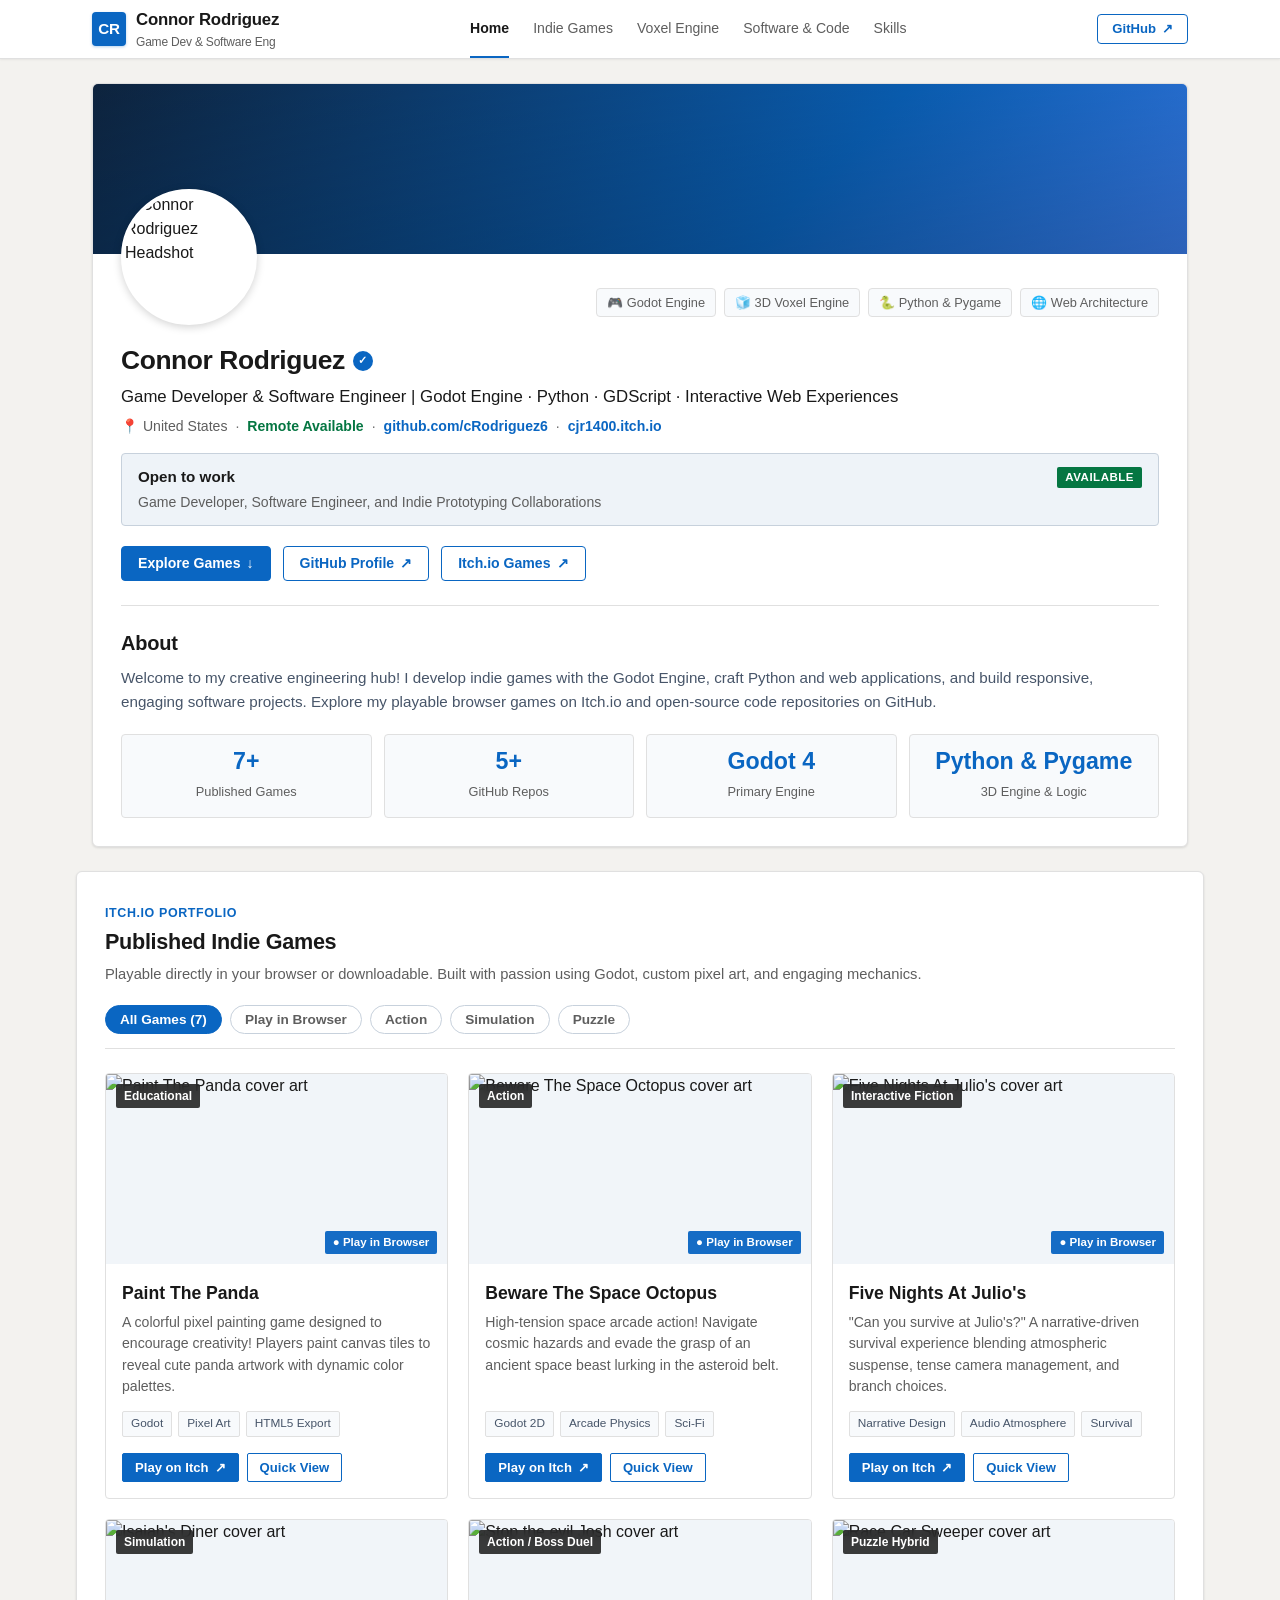
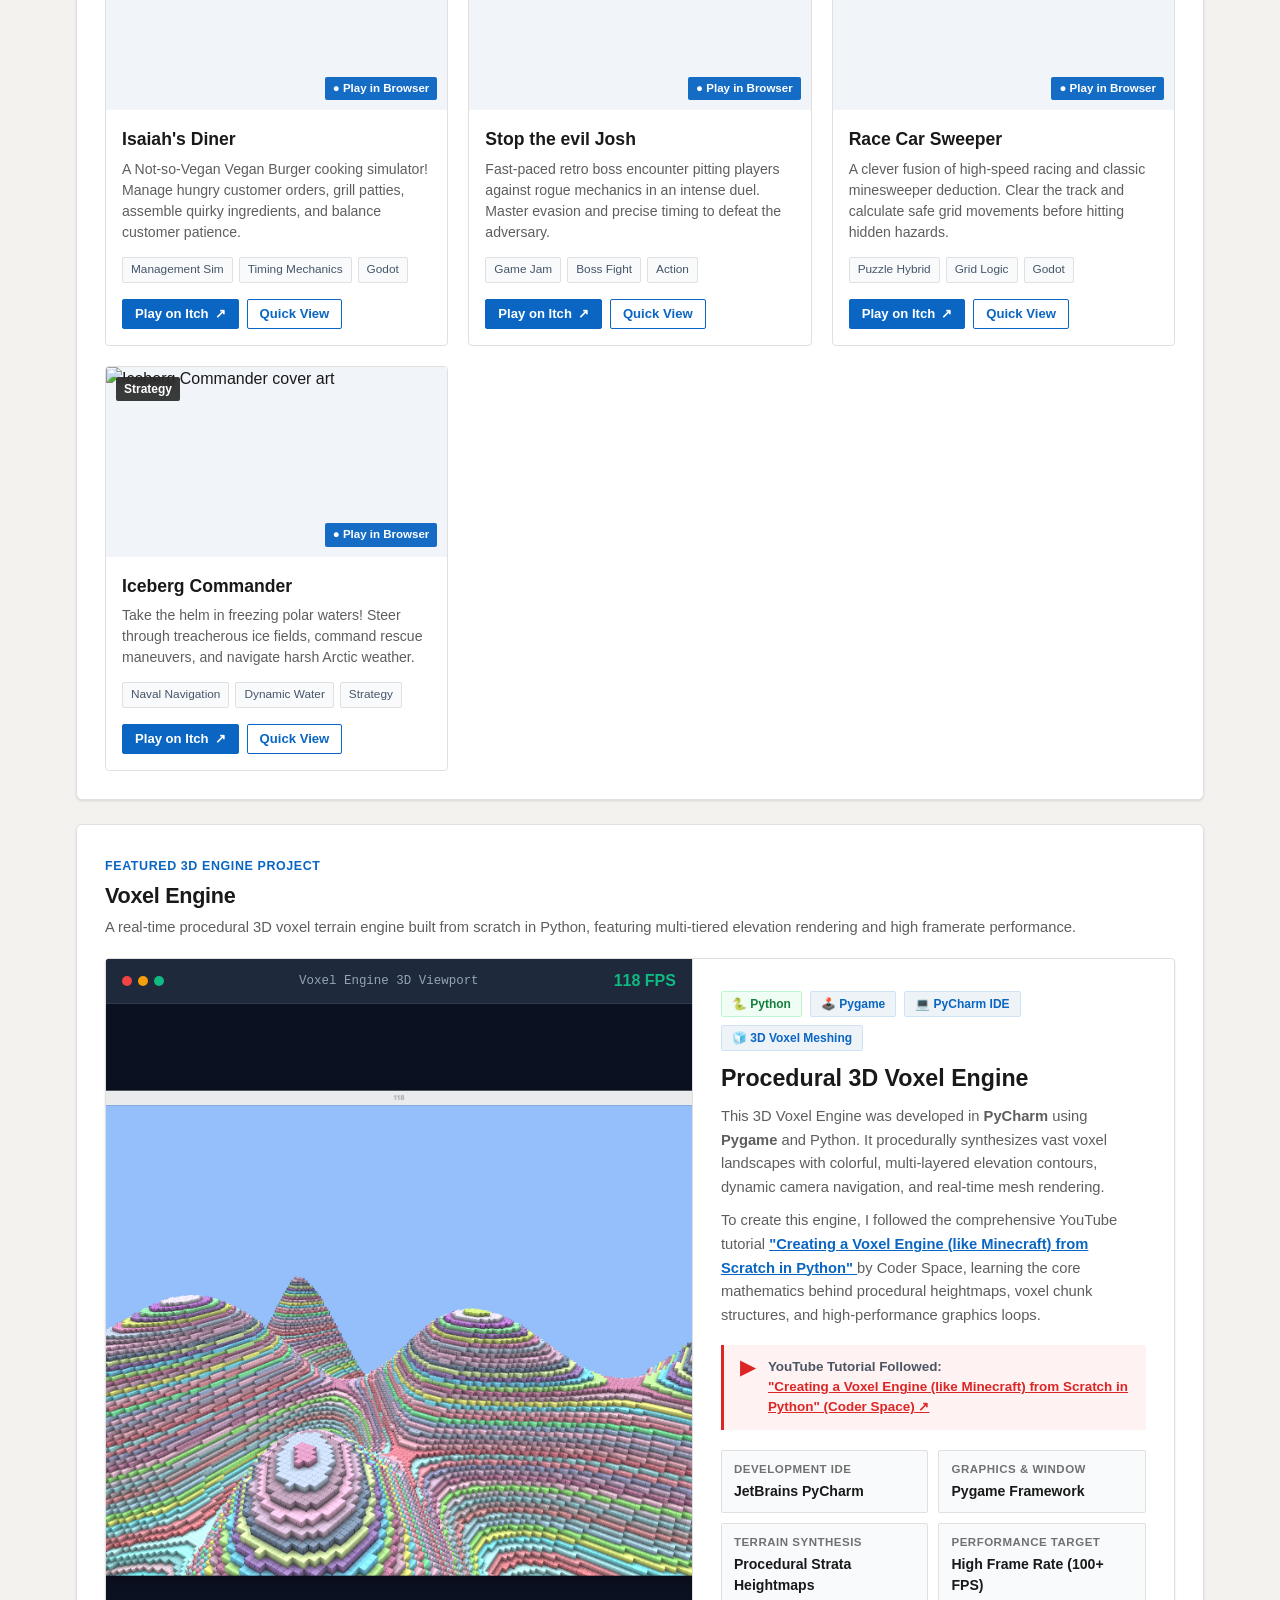
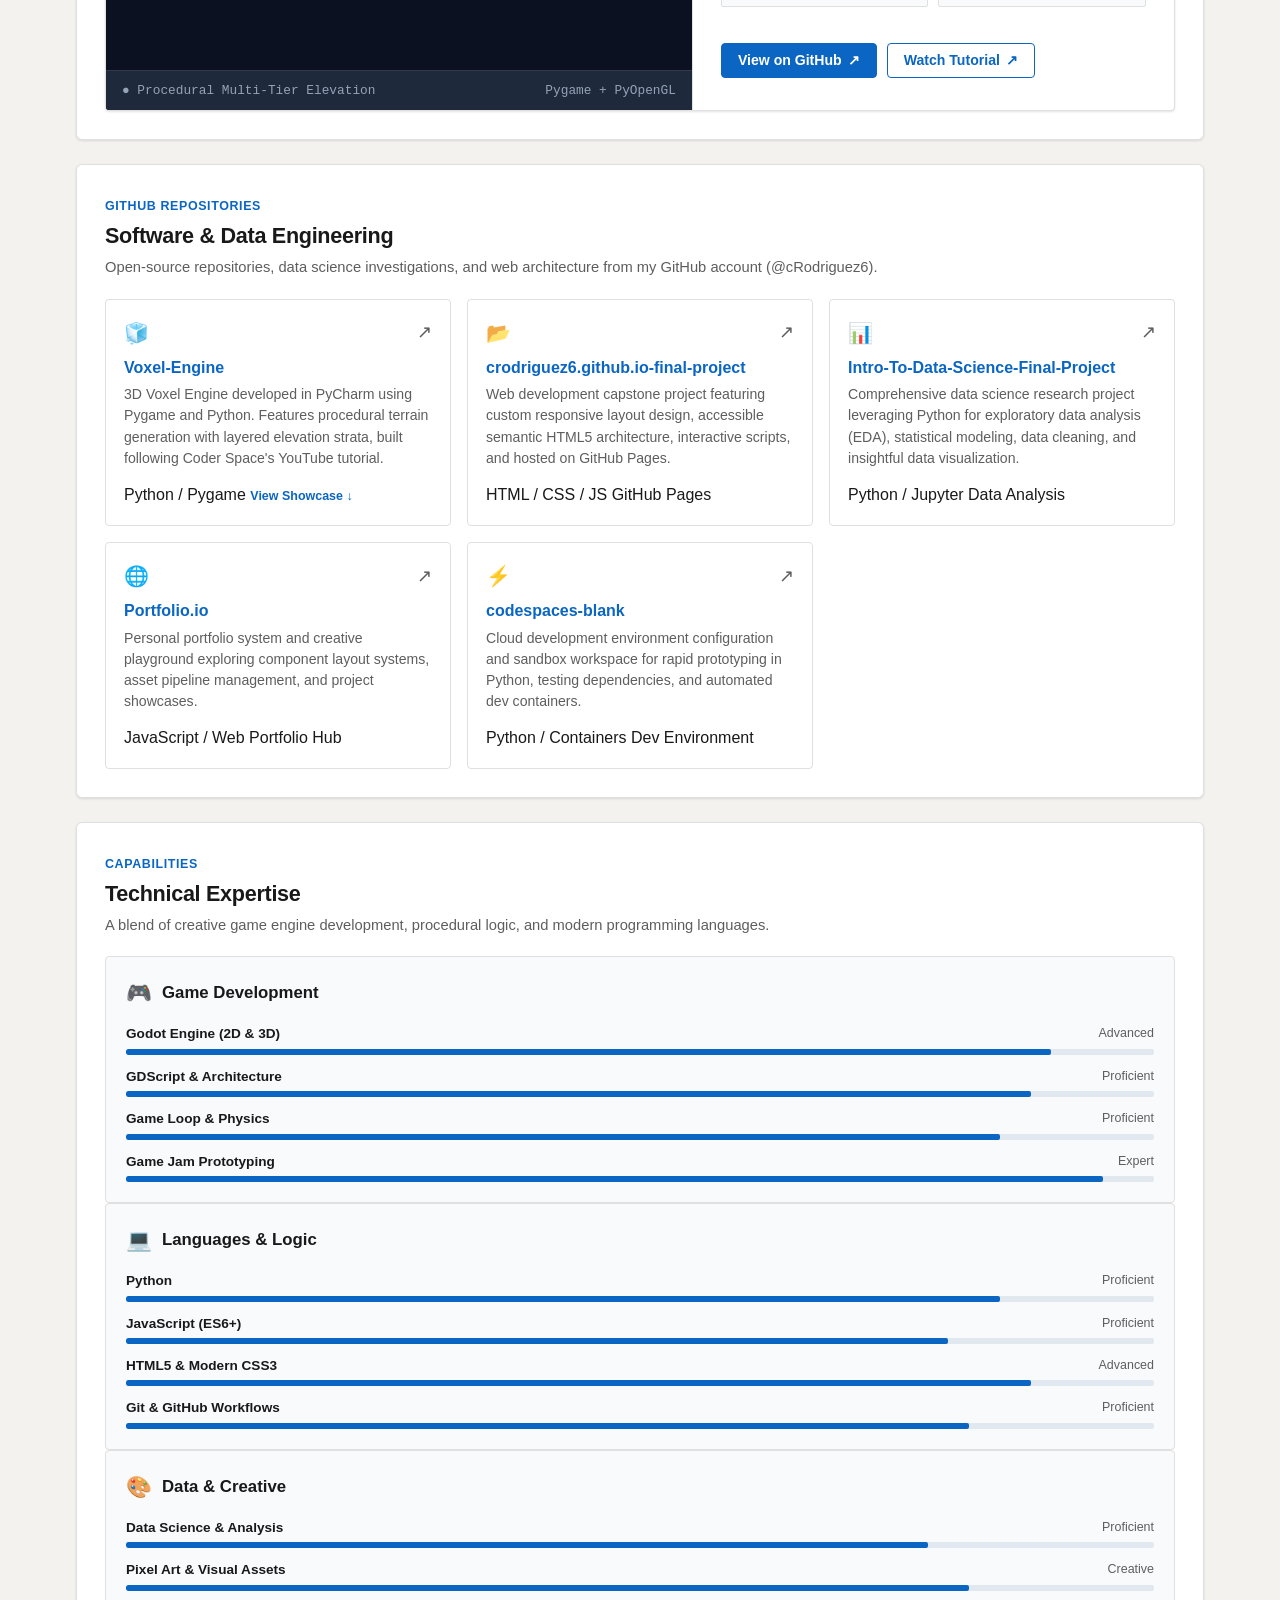
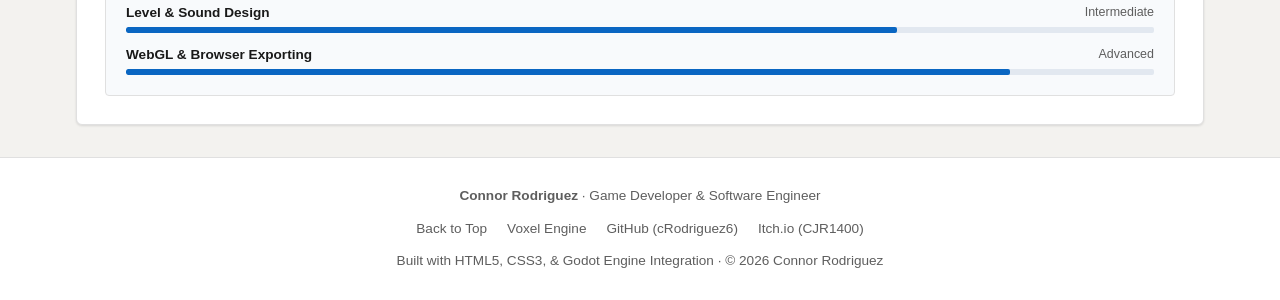
==== commit 8825034a: "added voxel engine" ====
--- a/index.html
+++ b/index.html
@@ -5,13 +5,13 @@
   <meta name="viewport" content="width=device-width, initial-scale=1.0">
   <title>Connor Rodriguez · Game Developer & Software Engineer</title>
   
-  <meta name="description" content="Portfolio of Connor Rodriguez (cRodriguez6 / CJR1400) — Game Developer specializing in Godot Engine, indie game design, and software engineering. Explore published games and software projects.">
-  <meta name="keywords" content="Connor Rodriguez, Game Developer, Godot Engine, Indie Games, cjr1400, cRodriguez6, Python, Web Developer, Paint The Panda, Five Nights At Julios">
+  <meta name="description" content="Portfolio of Connor Rodriguez (cRodriguez6 / CJR1400) — Game Developer specializing in Godot Engine, 3D Voxel Engine, indie game design, and software engineering. Explore published games and software projects.">
+  <meta name="keywords" content="Connor Rodriguez, Game Developer, Godot Engine, Indie Games, Voxel Engine, Pygame, PyCharm, cjr1400, cRodriguez6, Python, Web Developer, Paint The Panda, Five Nights At Julios">
   <meta name="author" content="Connor Rodriguez">
 
   <!-- Open Graph / Social Media -->
   <meta property="og:title" content="Connor Rodriguez · Game Developer & Software Engineer">
-  <meta property="og:description" content="Explore published indie games from Itch.io (cjr1400) and software projects on GitHub (cRodriguez6) with interactive Play Mode!">
+  <meta property="og:description" content="Explore published indie games from Itch.io (cjr1400), a custom 3D Voxel Engine, and software projects on GitHub (cRodriguez6)!">
   <meta property="og:type" content="website">
   <meta property="og:image" content="https://avatars.githubusercontent.com/u/160680927?v=4">
   <meta property="og:url" content="https://crodriguez6.github.io">
@@ -40,6 +40,7 @@
         <ul class="nav-links" id="nav-links-menu">
           <li><a href="#hero" class="nav-link active">Home</a></li>
           <li><a href="#games" class="nav-link">Indie Games</a></li>
+          <li><a href="#voxel-engine" class="nav-link">Voxel Engine</a></li>
           <li><a href="#software" class="nav-link">Software & Code</a></li>
           <li><a href="#skills" class="nav-link">Skills</a></li>
           <!-- <li><a href="#contact" class="nav-link">Contact</a></li> -->
@@ -93,7 +94,8 @@
               <!-- Quick Meta Highlights -->
               <div class="profile-badge-strip">
                 <span class="badge-tag">🎮 Godot Engine</span>
-                <span class="badge-tag">🐍 Python</span>
+                <span class="badge-tag">🧊 3D Voxel Engine</span>
+                <span class="badge-tag">🐍 Python & Pygame</span>
                 <span class="badge-tag">🌐 Web Architecture</span>
               </div>
             </div>
@@ -156,7 +158,7 @@
                   <span class="stat-label">Published Games</span>
                 </div>
                 <div class="stat-box">
-                  <span class="stat-number">4+</span>
+                  <span class="stat-number">5+</span>
                   <span class="stat-label">GitHub Repos</span>
                 </div>
                 <div class="stat-box">
@@ -164,8 +166,8 @@
                   <span class="stat-label">Primary Engine</span>
                 </div>
                 <div class="stat-box">
-                  <span class="stat-number">Python</span>
-                  <span class="stat-label">Software & Logic</span>
+                  <span class="stat-number">Python & Pygame</span>
+                  <span class="stat-label">3D Engine & Logic</span>
                 </div>
               </div>
             </div>
@@ -399,6 +401,116 @@
       </div>
     </section>
 
+    <!-- Voxel Engine Showcase Section -->
+    <section class="section" id="voxel-engine">
+      <div class="container">
+        <header class="section-header">
+          <span class="section-tag">Featured 3D Engine Project</span>
+          <h2 class="section-title">Voxel Engine</h2>
+          <p class="section-description">
+            A real-time procedural 3D voxel terrain engine built from scratch in Python, featuring multi-tiered elevation rendering and high framerate performance.
+          </p>
+        </header>
+
+        <article class="voxel-showcase-card">
+          <!-- Left Column: Window Mockup with Screenshot -->
+          <div class="voxel-media-col">
+            <div class="voxel-window-header">
+              <div class="voxel-window-dots">
+                <span class="voxel-window-dot dot-red"></span>
+                <span class="voxel-window-dot dot-yellow"></span>
+                <span class="voxel-window-dot dot-green"></span>
+              </div>
+              <span class="voxel-window-title">Voxel Engine 3D Viewport</span>
+              <span class="voxel-fps-pill">118 FPS</span>
+            </div>
+            
+            <div class="voxel-img-container">
+              <img 
+                src="assets/voxel-engine.png" 
+                alt="3D Voxel Engine procedural terrain generation screenshot" 
+                class="voxel-screenshot"
+                loading="lazy"
+                id="voxel-engine-img"
+              >
+            </div>
+
+            <div class="voxel-media-caption">
+              <span>● Procedural Multi-Tier Elevation</span>
+              <span>Pygame + PyOpenGL</span>
+            </div>
+          </div>
+
+          <!-- Right Column: Content, Description, Tutorial Credit & Links -->
+          <div class="voxel-content-col">
+            <div class="voxel-badge-row">
+              <span class="voxel-badge voxel-badge-py">🐍 Python</span>
+              <span class="voxel-badge">🕹️ Pygame</span>
+              <span class="voxel-badge">💻 PyCharm IDE</span>
+              <span class="voxel-badge">🧊 3D Voxel Meshing</span>
+            </div>
+
+            <h3 class="voxel-title">Procedural 3D Voxel Engine</h3>
+
+            <div class="voxel-desc">
+              <p>
+                This 3D Voxel Engine was developed in <strong>PyCharm</strong> using <strong>Pygame</strong> and Python. It procedurally synthesizes vast voxel landscapes with colorful, multi-layered elevation contours, dynamic camera navigation, and real-time mesh rendering.
+              </p>
+              <p>
+                To create this engine, I followed the comprehensive YouTube tutorial 
+                <a href="https://www.youtube.com/watch?v=Ab8TOSFfNp4&t=2690s" target="_blank" rel="noopener noreferrer" style="color: var(--accent-blue); font-weight: 600; text-decoration: underline;">
+                  "Creating a Voxel Engine (like Minecraft) from Scratch in Python"
+                </a> 
+                by Coder Space, learning the core mathematics behind procedural heightmaps, voxel chunk structures, and high-performance graphics loops.
+              </p>
+            </div>
+
+            <!-- YouTube Tutorial Attribution Box -->
+            <div class="voxel-tutorial-callout">
+              <div class="voxel-tutorial-icon">▶</div>
+              <div class="voxel-tutorial-content">
+                <strong>YouTube Tutorial Followed:</strong>
+                <br>
+                <a href="https://www.youtube.com/watch?v=Ab8TOSFfNp4&t=2690s" target="_blank" rel="noopener noreferrer" class="voxel-tutorial-link">
+                  "Creating a Voxel Engine (like Minecraft) from Scratch in Python" (Coder Space) ↗
+                </a>
+              </div>
+            </div>
+
+            <!-- Technical Highlights Grid -->
+            <div class="voxel-highlights-grid">
+              <div class="voxel-highlight-card">
+                <span class="voxel-highlight-label">Development IDE</span>
+                <span class="voxel-highlight-val">JetBrains PyCharm</span>
+              </div>
+              <div class="voxel-highlight-card">
+                <span class="voxel-highlight-label">Graphics & Window</span>
+                <span class="voxel-highlight-val">Pygame Framework</span>
+              </div>
+              <div class="voxel-highlight-card">
+                <span class="voxel-highlight-label">Terrain Synthesis</span>
+                <span class="voxel-highlight-val">Procedural Strata Heightmaps</span>
+              </div>
+              <div class="voxel-highlight-card">
+                <span class="voxel-highlight-label">Performance Target</span>
+                <span class="voxel-highlight-val">High Frame Rate (100+ FPS)</span>
+              </div>
+            </div>
+
+            <!-- Action Buttons -->
+            <div class="voxel-actions">
+              <a href="https://github.com/cRodriguez6/Voxel-Engine" target="_blank" rel="noopener noreferrer" class="btn btn-primary" id="voxel-github-btn">
+                <span>View on GitHub</span> ↗
+              </a>
+              <a href="https://www.youtube.com/watch?v=Ab8TOSFfNp4&t=2690s" target="_blank" rel="noopener noreferrer" class="btn btn-secondary" id="voxel-youtube-btn">
+                <span>Watch Tutorial</span> ↗
+              </a>
+            </div>
+          </div>
+        </article>
+      </div>
+    </section>
+
     <!-- Software Engineering & GitHub Repos Section -->
     <section class="section" id="software">
       <div class="container">
@@ -411,6 +523,31 @@
         </header>
 
         <div class="repos-grid">
+
+          <!-- Repo: Voxel-Engine -->
+          <article class="repo-card">
+            <div class="repo-card-top">
+              <span class="repo-folder-icon">🧊</span>
+              <div class="repo-links-icons">
+                <a href="https://github.com/cRodriguez6/Voxel-Engine" target="_blank" rel="noopener noreferrer" class="repo-icon-link" title="View Source on GitHub">↗</a>
+              </div>
+            </div>
+            <h3 class="repo-card-title">
+              <a href="https://github.com/cRodriguez6/Voxel-Engine" target="_blank" rel="noopener noreferrer">
+                Voxel-Engine
+              </a>
+            </h3>
+            <p class="repo-card-desc">
+              3D Voxel Engine developed in PyCharm using Pygame and Python. Features procedural terrain generation with layered elevation strata, built following Coder Space's YouTube tutorial.
+            </p>
+            <div class="repo-meta">
+              <span class="repo-lang">
+                <span class="lang-color-dot lang-python"></span>
+                Python / Pygame
+              </span>
+              <a href="#voxel-engine" style="font-size: 0.78rem; color: var(--accent-blue); text-decoration: none; font-weight: 600;">View Showcase ↓</a>
+            </div>
+          </article>
 
           <!-- Repo 1: crodriguez6.github.io-final-project -->
           <article class="repo-card">
@@ -739,6 +876,7 @@
       </div>
       <div class="footer-links">
         <a href="#hero" class="footer-link">Back to Top</a>
+        <a href="#voxel-engine" class="footer-link">Voxel Engine</a>
         <a href="https://github.com/cRodriguez6" target="_blank" rel="noopener noreferrer" class="footer-link">GitHub (cRodriguez6)</a>
         <a href="https://cjr1400.itch.io" target="_blank" rel="noopener noreferrer" class="footer-link">Itch.io (CJR1400)</a>
       </div>
--- a/css/styles.css
+++ b/css/styles.css
@@ -1101,8 +1101,247 @@
 }
 
 /* ==========================================================================
+   Voxel Engine Showcase Section
+   ========================================================================== */
+.voxel-showcase-card {
+  background: #ffffff;
+  border: 1px solid var(--border-subtle);
+  border-radius: var(--radius-sm);
+  box-shadow: var(--shadow-card);
+  overflow: hidden;
+  display: grid;
+  grid-template-columns: 1.22fr 1fr;
+  transition: all var(--transition-smooth);
+}
+
+.voxel-showcase-card:hover {
+  box-shadow: var(--shadow-hover);
+  border-color: #b9d5f3;
+}
+
+.voxel-media-col {
+  background: #0f172a;
+  display: flex;
+  flex-direction: column;
+  position: relative;
+  overflow: hidden;
+  border-right: 1px solid var(--border-subtle);
+}
+
+.voxel-window-header {
+  background: #1e293b;
+  padding: 10px 16px;
+  display: flex;
+  align-items: center;
+  justify-content: space-between;
+  border-bottom: 1px solid rgba(255, 255, 255, 0.08);
+}
+
+.voxel-window-dots {
+  display: flex;
+  gap: 6px;
+}
+
+.voxel-window-dot {
+  width: 10px;
+  height: 10px;
+  border-radius: var(--radius-full);
+  display: inline-block;
+}
+.voxel-window-dot.dot-red { background: #ef4444; }
+.voxel-window-dot.dot-yellow { background: #f59e0b; }
+.voxel-window-dot.dot-green { background: #10b981; }
+
+.voxel-window-title {
+  color: #94a3b8;
+  font-size: 0.78rem;
+  font-family: var(--font-mono);
+  font-weight: 500;
+}
+
+.voxel-img-container {
+  position: relative;
+  overflow: hidden;
+  display: flex;
+  align-items: center;
+  justify-content: center;
+  background: #0b1120;
+  flex-grow: 1;
+}
+
+.voxel-screenshot {
+  width: 100%;
+  height: 100%;
+  min-height: 380px;
+  max-height: 520px;
+  object-fit: cover;
+  display: block;
+  transition: transform 0.4s ease;
+}
+
+.voxel-showcase-card:hover .voxel-screenshot {
+  transform: scale(1.015);
+}
+
+.voxel-media-caption {
+  padding: 10px 16px;
+  background: #1e293b;
+  color: #94a3b8;
+  font-size: 0.8rem;
+  display: flex;
+  align-items: center;
+  justify-content: space-between;
+  border-top: 1px solid rgba(255, 255, 255, 0.08);
+  font-family: var(--font-mono);
+}
+
+.voxel-fps-pill {
+  color: #10b981;
+  font-weight: 600;
+}
+
+.voxel-content-col {
+  padding: 32px 28px;
+  display: flex;
+  flex-direction: column;
+}
+
+.voxel-badge-row {
+  display: flex;
+  align-items: center;
+  gap: 8px;
+  margin-bottom: 12px;
+  flex-wrap: wrap;
+}
+
+.voxel-badge {
+  display: inline-flex;
+  align-items: center;
+  gap: 5px;
+  font-size: 0.75rem;
+  font-weight: 600;
+  padding: 3px 10px;
+  border-radius: var(--radius-xs);
+  background: var(--accent-blue-subtle);
+  color: var(--accent-blue);
+  border: 1px solid #d0e2f5;
+}
+
+.voxel-badge-py {
+  background: #f0fdf4;
+  color: #15803d;
+  border-color: #bbf7d0;
+}
+
+.voxel-title {
+  font-size: 1.45rem;
+  font-weight: 700;
+  color: var(--text-main);
+  margin-bottom: 12px;
+  line-height: 1.3;
+}
+
+.voxel-desc {
+  font-size: 0.92rem;
+  color: var(--text-muted);
+  line-height: 1.6;
+  margin-bottom: 18px;
+}
+
+.voxel-desc p + p {
+  margin-top: 10px;
+}
+
+.voxel-tutorial-callout {
+  background: #fef2f2;
+  border-left: 3px solid #dc2626;
+  padding: 12px 16px;
+  border-radius: 0 var(--radius-xs) var(--radius-xs) 0;
+  margin-bottom: 20px;
+  display: flex;
+  align-items: flex-start;
+  gap: 12px;
+}
+
+.voxel-tutorial-icon {
+  font-size: 1.3rem;
+  line-height: 1;
+  color: #dc2626;
+  flex-shrink: 0;
+}
+
+.voxel-tutorial-content {
+  font-size: 0.84rem;
+  color: #4b5563;
+  line-height: 1.5;
+}
+
+.voxel-tutorial-link {
+  color: #dc2626;
+  font-weight: 600;
+  text-decoration: underline;
+  display: inline-flex;
+  align-items: center;
+  gap: 3px;
+  word-break: break-all;
+}
+
+.voxel-tutorial-link:hover {
+  color: #991b1b;
+}
+
+.voxel-highlights-grid {
+  display: grid;
+  grid-template-columns: repeat(2, 1fr);
+  gap: 10px;
+  margin-bottom: 24px;
+}
+
+.voxel-highlight-card {
+  background: var(--bg-subtle);
+  border: 1px solid var(--border-subtle);
+  padding: 10px 12px;
+  border-radius: var(--radius-xs);
+  display: flex;
+  flex-direction: column;
+  gap: 3px;
+}
+
+.voxel-highlight-label {
+  font-size: 0.72rem;
+  text-transform: uppercase;
+  letter-spacing: 0.5px;
+  color: var(--text-dim);
+  font-weight: 600;
+}
+
+.voxel-highlight-val {
+  font-size: 0.88rem;
+  color: var(--text-main);
+  font-weight: 600;
+}
+
+.voxel-actions {
+  display: flex;
+  gap: 10px;
+  flex-wrap: wrap;
+  margin-top: auto;
+  padding-top: 12px;
+}
+
+/* ==========================================================================
    Responsive Media Queries
    ========================================================================== */
+@media (max-width: 992px) {
+  .voxel-showcase-card {
+    grid-template-columns: 1fr;
+  }
+  .voxel-media-col {
+    border-right: none;
+    border-bottom: 1px solid var(--border-subtle);
+  }
+}
+
 @media (max-width: 900px) {
   .profile-stats-grid {
     grid-template-columns: repeat(2, 1fr);
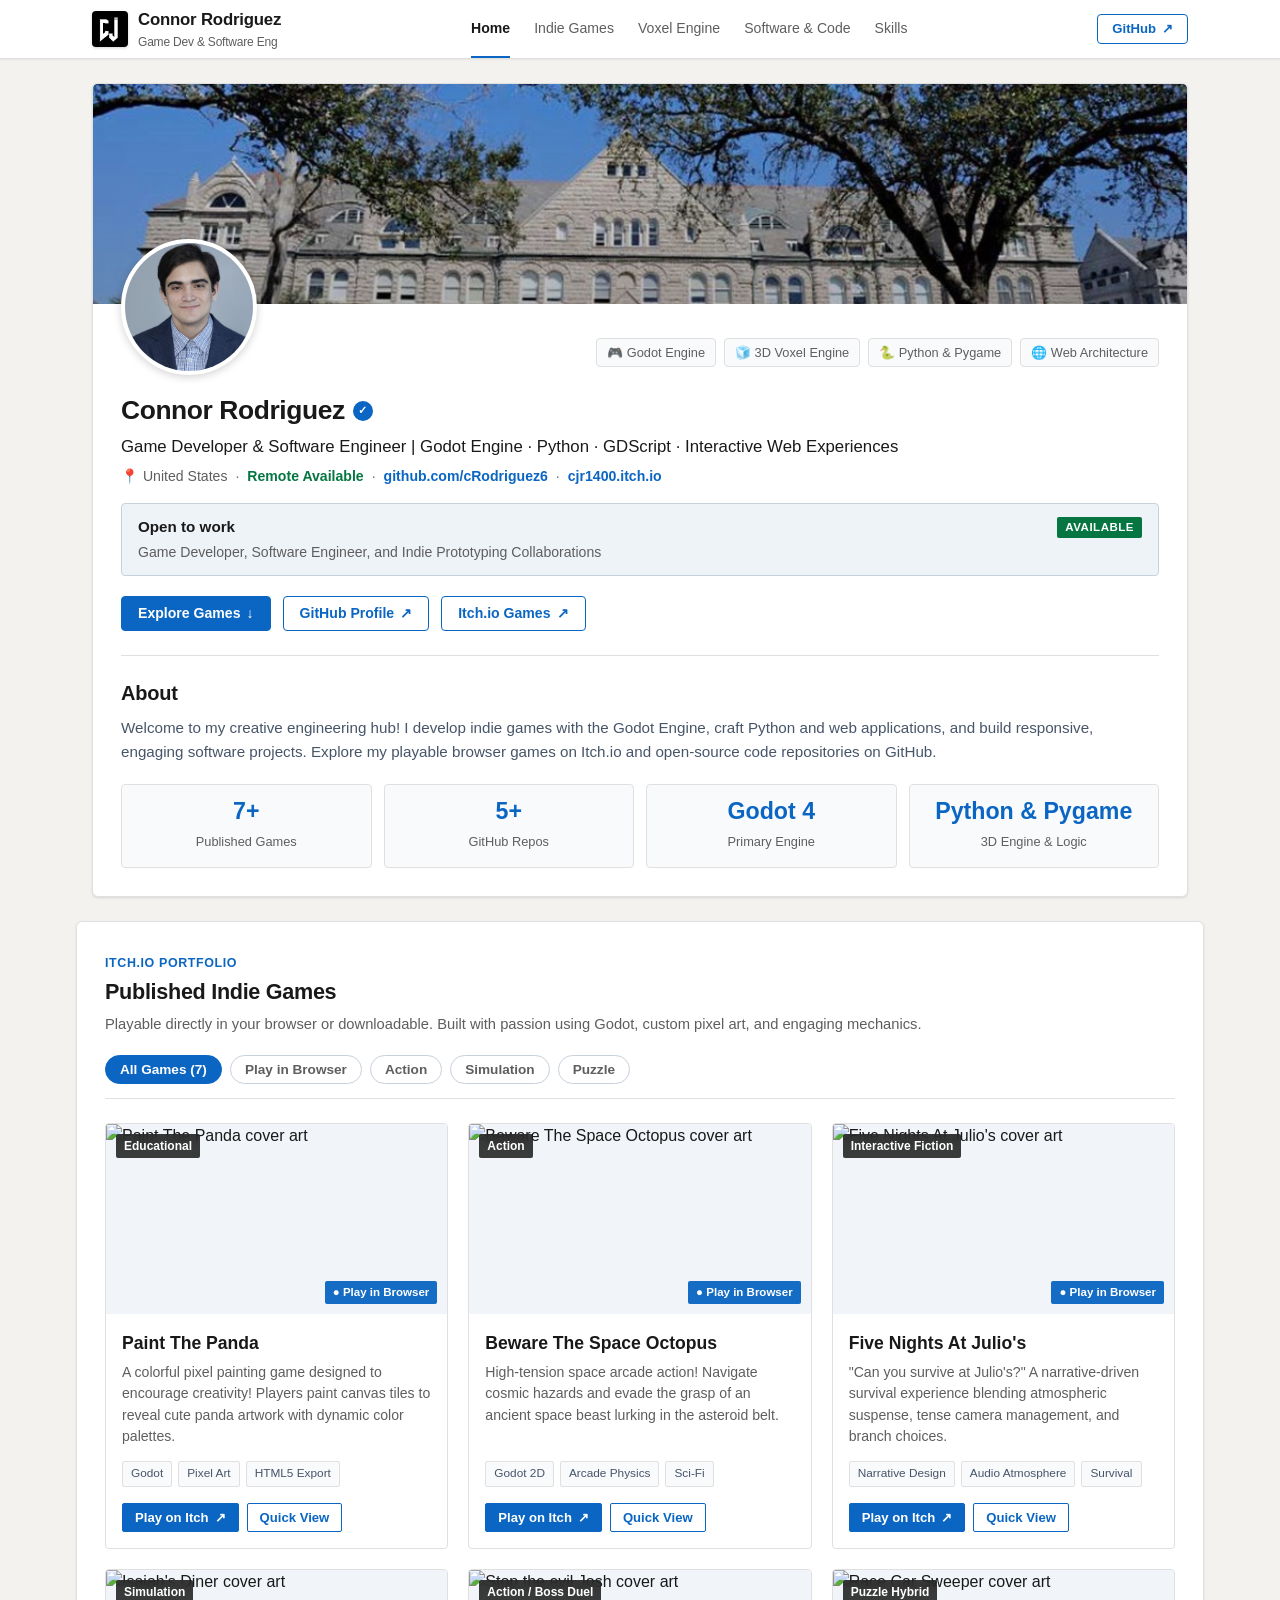
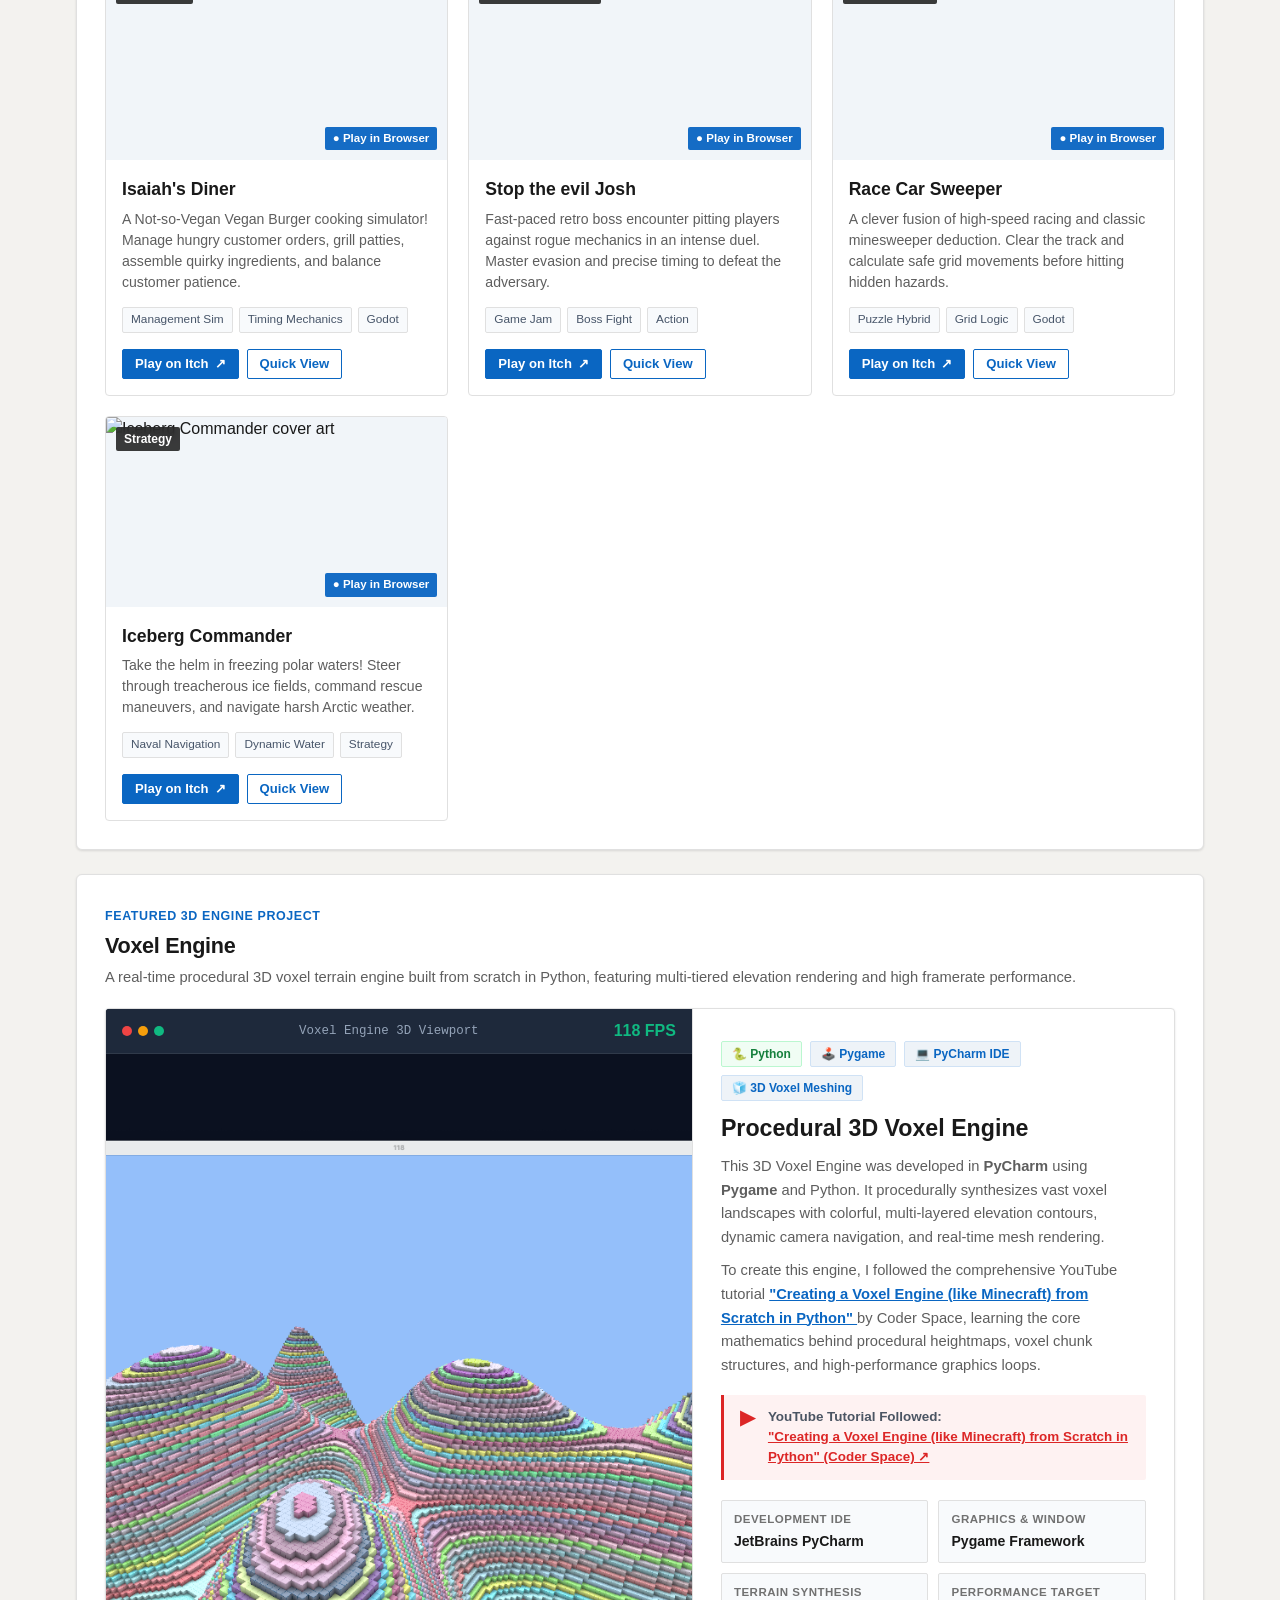
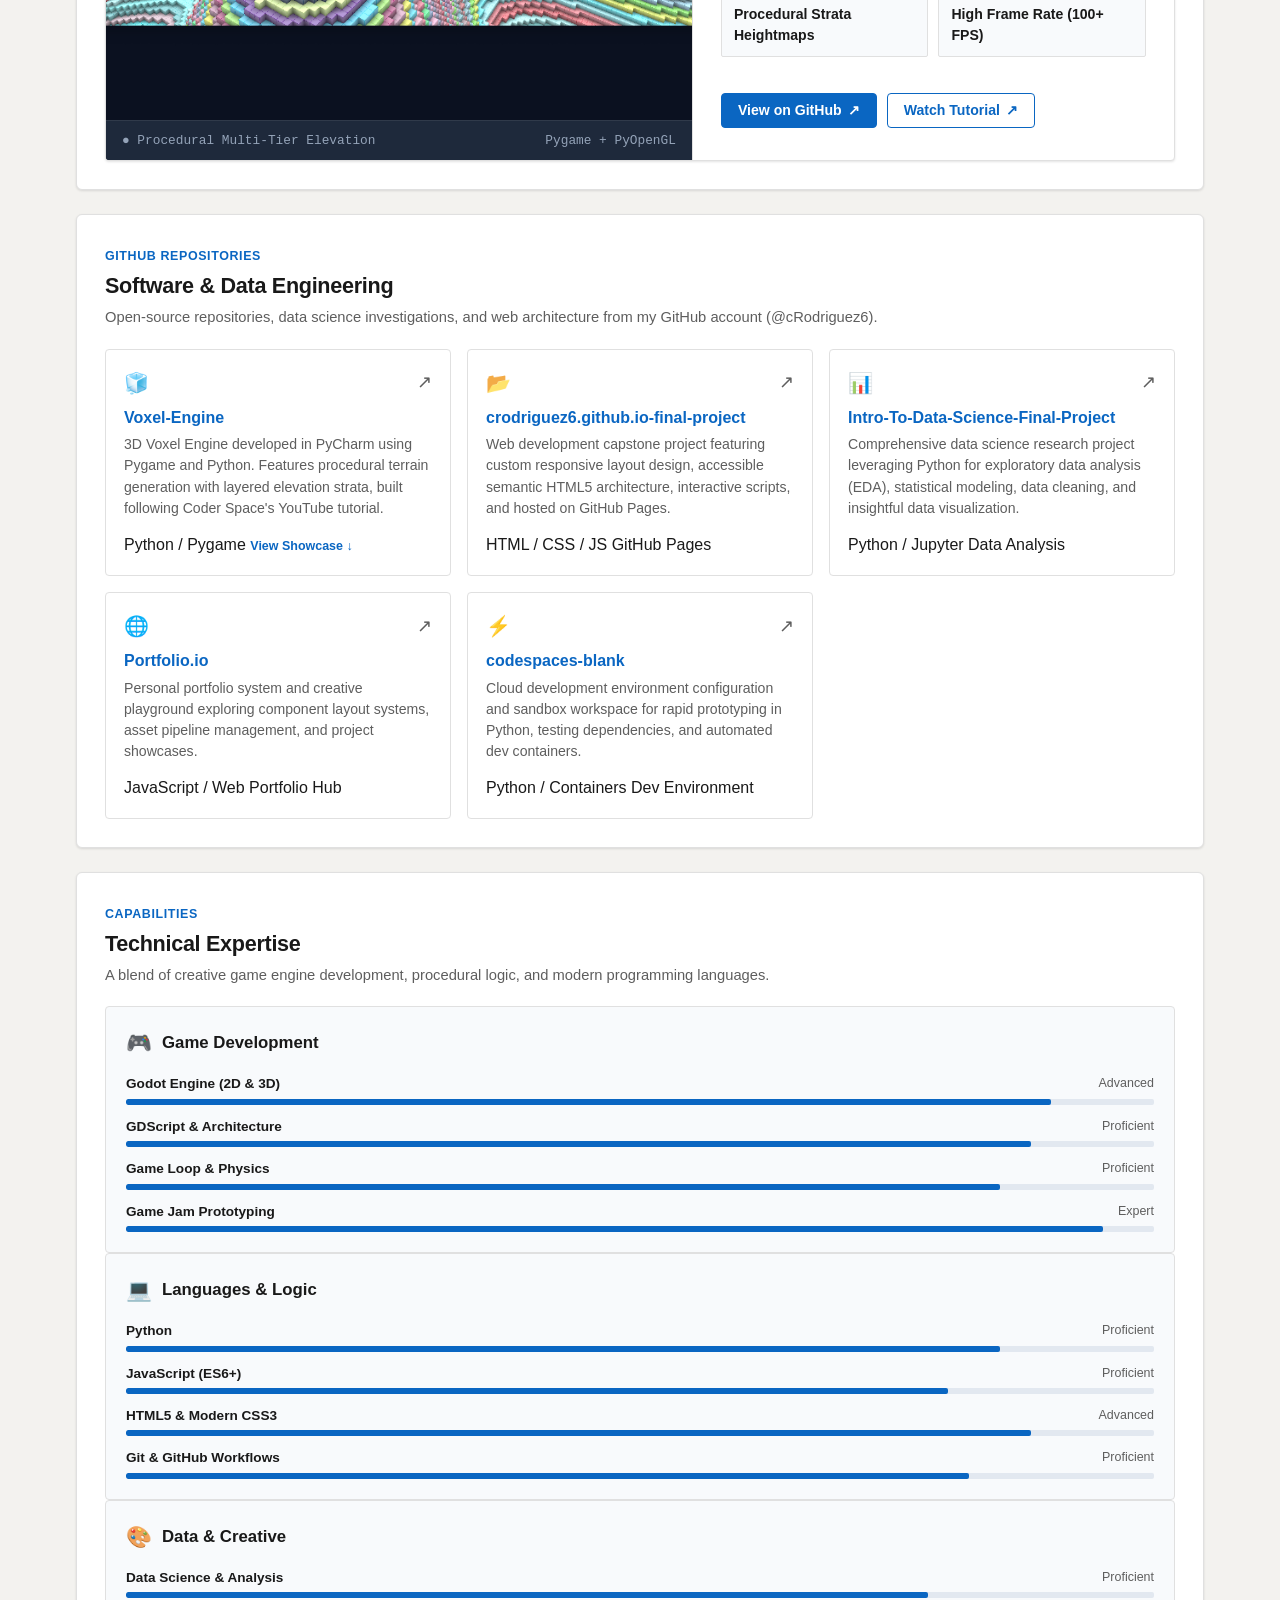
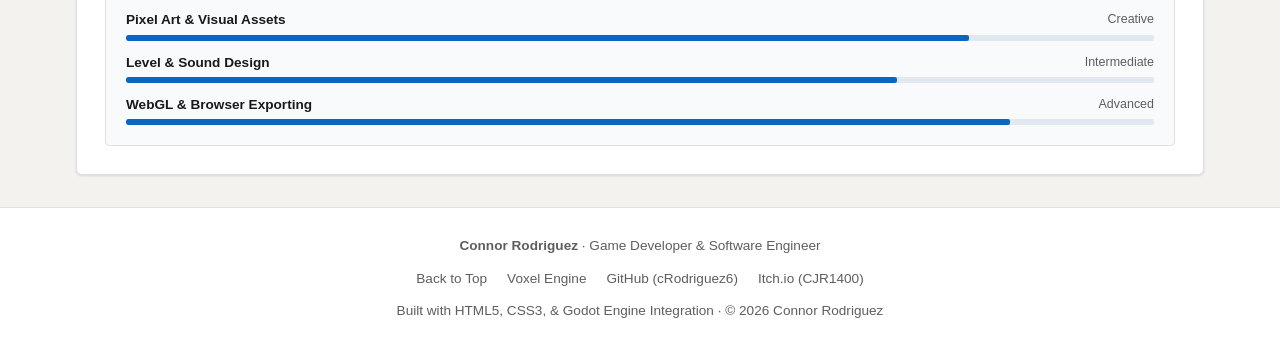
==== commit 3c253224: "added pictures" ====
--- a/index.html
+++ b/index.html
@@ -13,11 +13,11 @@
   <meta property="og:title" content="Connor Rodriguez · Game Developer & Software Engineer">
   <meta property="og:description" content="Explore published indie games from Itch.io (cjr1400), a custom 3D Voxel Engine, and software projects on GitHub (cRodriguez6)!">
   <meta property="og:type" content="website">
-  <meta property="og:image" content="https://avatars.githubusercontent.com/u/160680927?v=4">
+  <meta property="og:image" content="assets/headshot.jpg">
   <meta property="og:url" content="https://crodriguez6.github.io">
 
   <!-- Favicon -->
-  <link rel="icon" type="image/svg+xml" href="data:image/svg+xml,<svg xmlns='http://www.w3.org/2000/svg' viewBox='0 0 100 100'><text y='.9em' font-size='90'>🎮</text></svg>">
+  <link rel="icon" type="image/jpeg" href="assets/logo.jpg">
 
   <!-- Stylesheet -->
   <link rel="stylesheet" href="css/styles.css">
@@ -28,7 +28,7 @@
   <header class="site-header" id="site-header">
     <div class="container header-inner">
       <a href="#hero" class="brand-logo" id="header-brand-logo">
-        <span class="brand-badge">CR</span>
+        <img src="assets/logo.jpg" alt="CJ Logo" class="brand-logo-img" id="header-logo-img">
         <div>
           <span>Connor Rodriguez</span>
           <span class="brand-sub">Game Dev & Software Eng</span>
@@ -67,6 +67,7 @@
           
           <!-- Top Cover Banner -->
           <div class="profile-banner">
+            <img src="assets/banner.jpg" alt="Tulane University Campus Banner" class="profile-banner-img">
             <div class="banner-gradient-overlay"></div>
           </div>
 
@@ -78,7 +79,7 @@
               <div class="headshot-frame" id="headshot-frame" title="Click to upload or preview your custom headshot photo">
                 <div class="headshot-img-wrapper">
                   <img 
-                    src="https://avatars.githubusercontent.com/u/160680927?v=4" 
+                    src="assets/headshot.jpg" 
                     alt="Connor Rodriguez Headshot" 
                     class="headshot-img" 
                     id="headshot-img"
@@ -908,7 +909,7 @@
       </div>
 
       <div style="display: flex; gap: 10px; justify-content: flex-end; margin-top: 16px;">
-        <button class="btn btn-secondary btn-sm" id="reset-headshot-btn">Reset to GitHub Avatar</button>
+        <button class="btn btn-secondary btn-sm" id="reset-headshot-btn">Reset to Default Headshot</button>
       </div>
     </div>
   </div>
--- a/css/styles.css
+++ b/css/styles.css
@@ -142,6 +142,23 @@
   box-shadow: 0 1px 3px rgba(10, 102, 194, 0.3);
 }
 
+.brand-logo-img {
+  width: 36px;
+  height: 36px;
+  border-radius: var(--radius-sm);
+  object-fit: cover;
+  background-color: #000000;
+  border: 1px solid rgba(0, 0, 0, 0.15);
+  box-shadow: 0 1px 3px rgba(0, 0, 0, 0.18);
+  display: block;
+  flex-shrink: 0;
+  transition: transform var(--transition-fast);
+}
+
+.brand-logo:hover .brand-logo-img {
+  transform: scale(1.05);
+}
+
 .brand-sub {
   font-size: 0.75rem;
   color: var(--text-muted);
@@ -277,17 +294,25 @@
 
 /* Cover Banner */
 .profile-banner {
-  height: 170px;
-  background: linear-gradient(135deg, #0f2744 0%, #0a66c2 65%, #3b82f6 100%);
+  height: 220px;
   position: relative;
-  background-size: cover;
-  background-position: center;
+  overflow: hidden;
+  background-color: #0f2744;
+}
+
+.profile-banner-img {
+  width: 100%;
+  height: 100%;
+  object-fit: cover;
+  object-position: center 36%;
+  display: block;
 }
 
 .banner-gradient-overlay {
   position: absolute;
   inset: 0;
-  background: linear-gradient(180deg, rgba(0, 0, 0, 0.1) 0%, rgba(0, 0, 0, 0.25) 100%);
+  background: linear-gradient(180deg, rgba(0, 0, 0, 0.04) 0%, rgba(0, 0, 0, 0.28) 100%);
+  pointer-events: none;
 }
 
 /* Main Profile Content */
@@ -330,6 +355,7 @@
   width: 100%;
   height: 100%;
   object-fit: cover;
+  object-position: center 15%;
   display: block;
 }
 
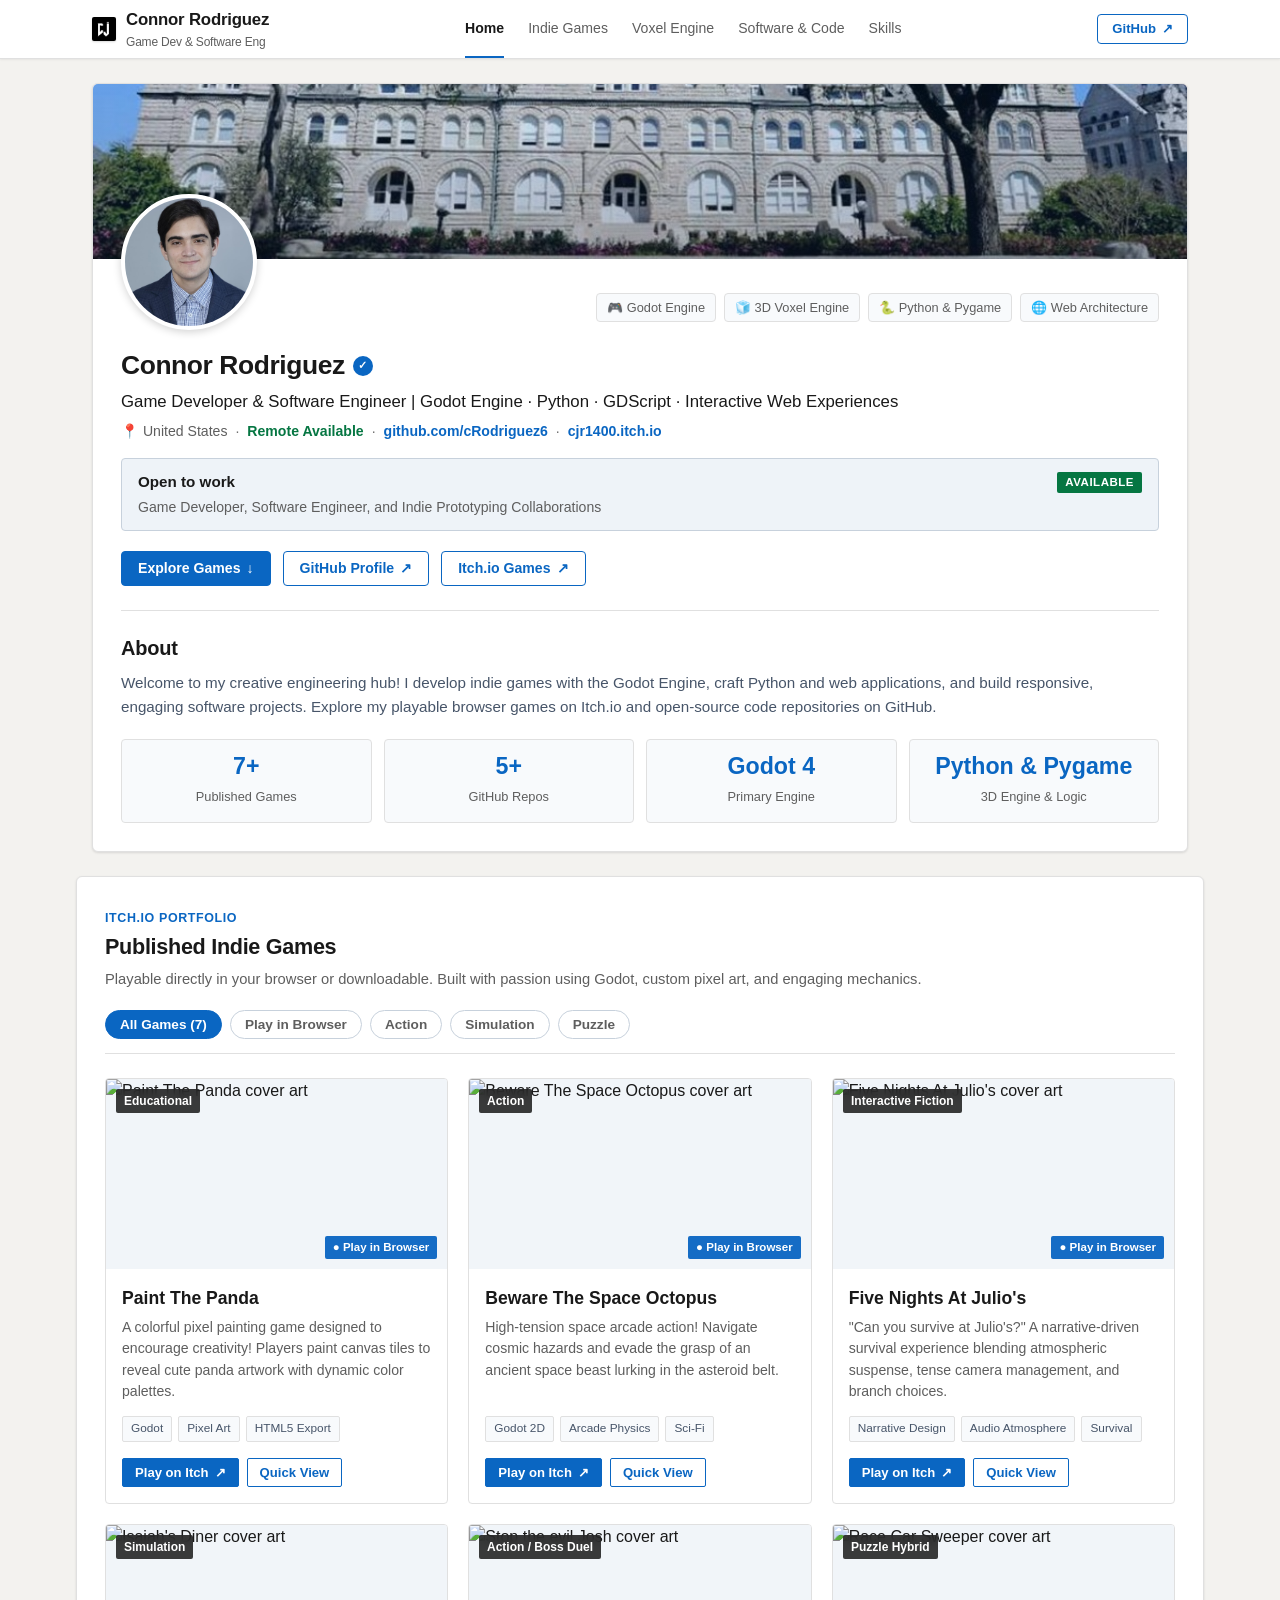
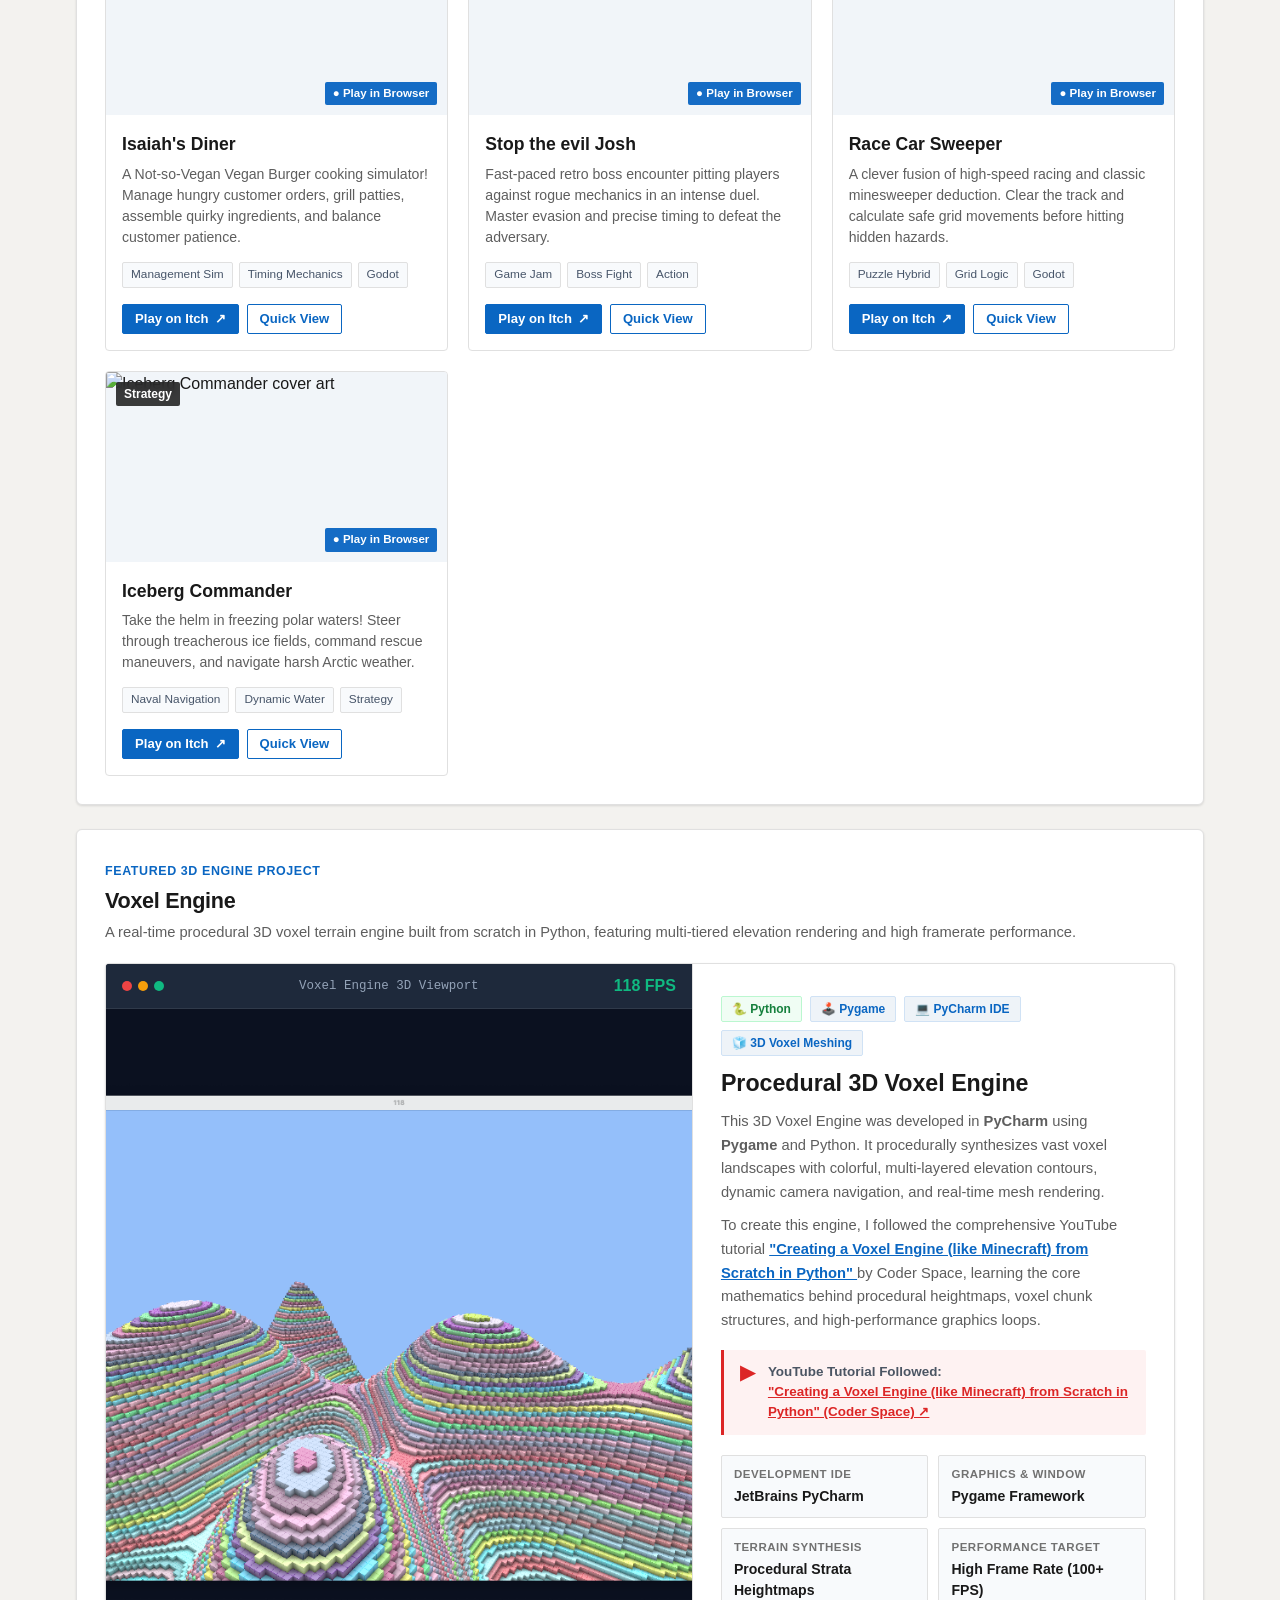
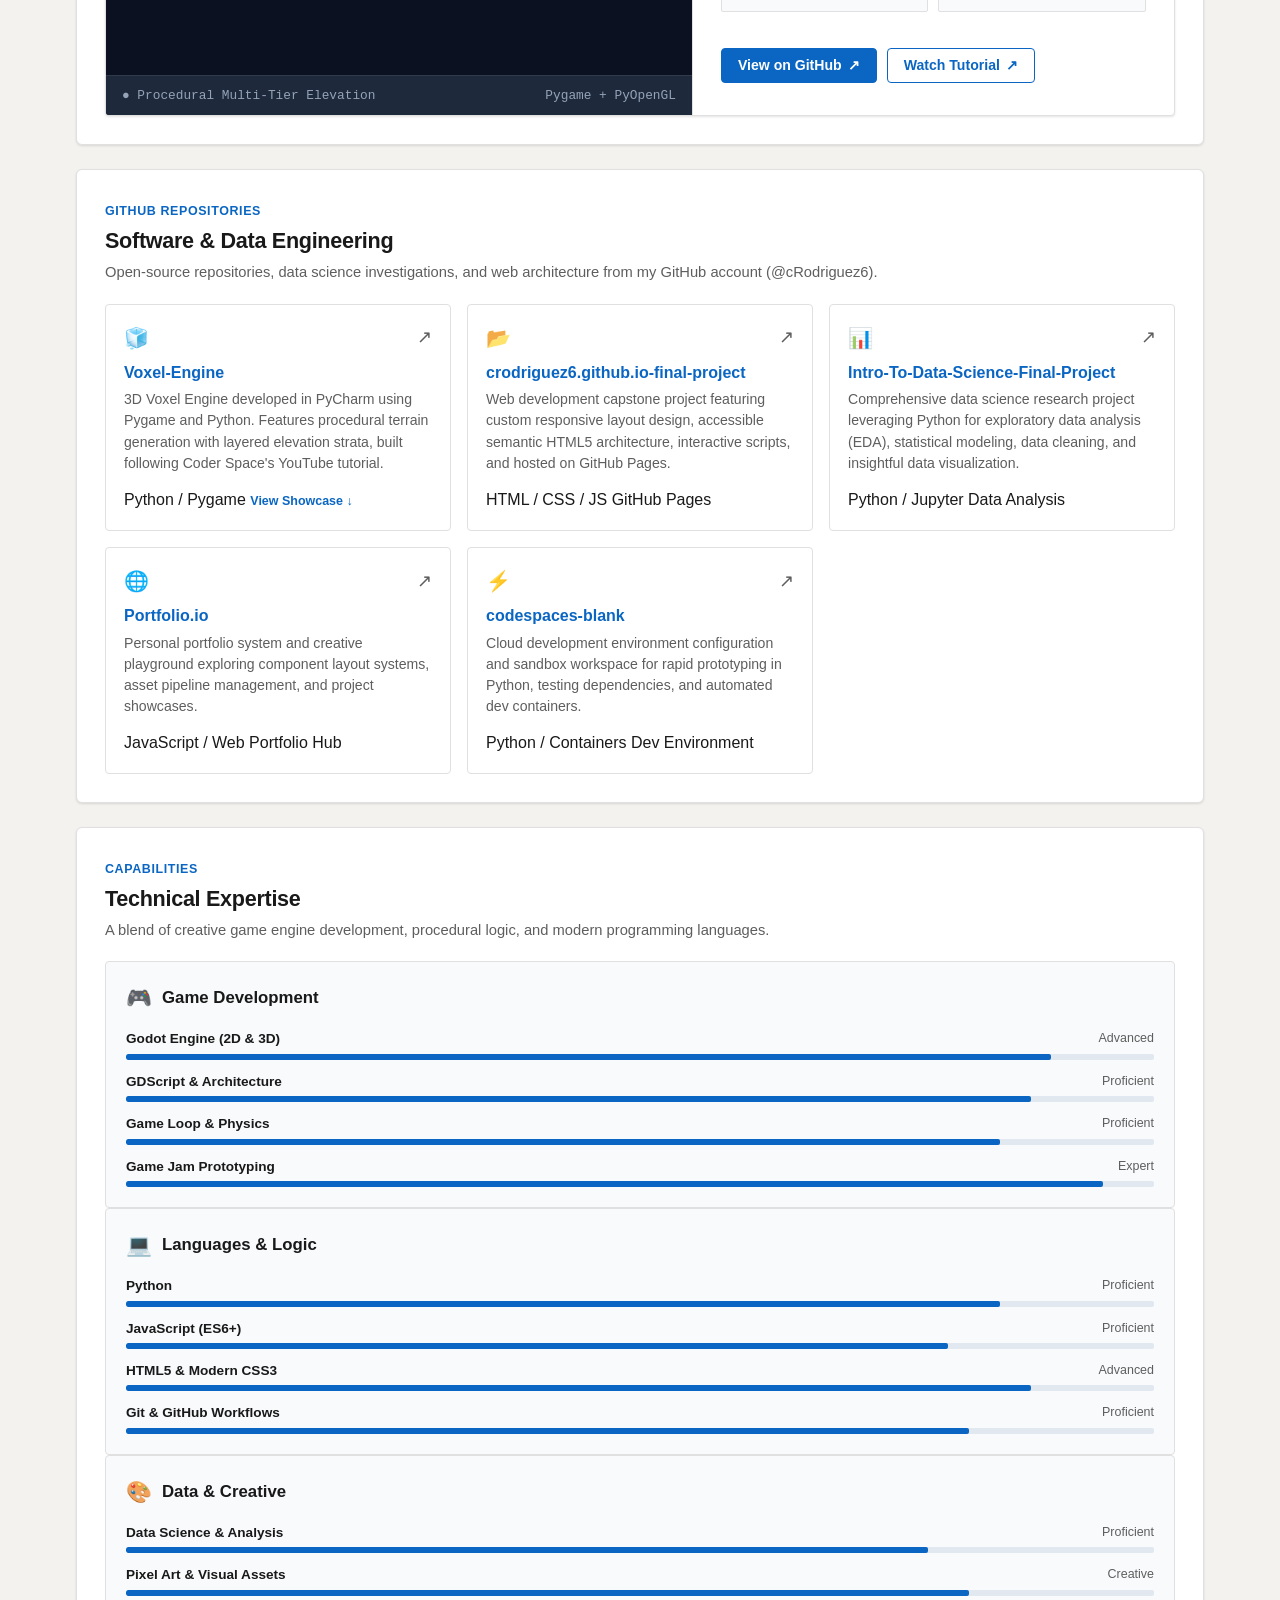
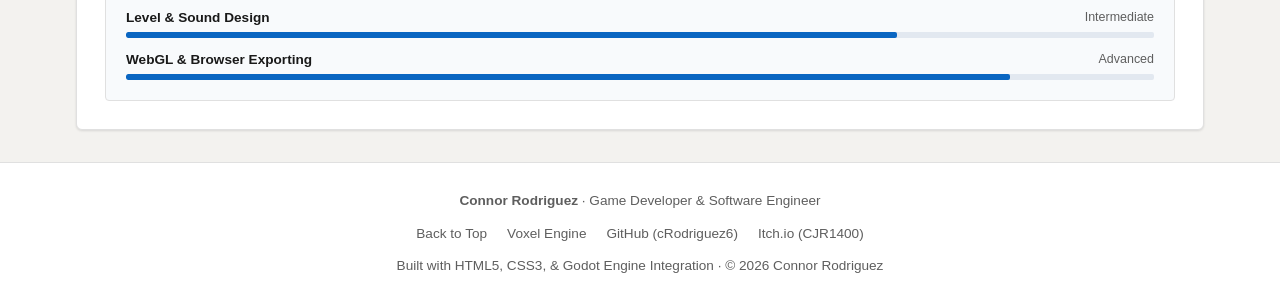
==== commit a75c1392: "fixed images maybe" ====
--- a/index.html
+++ b/index.html
@@ -76,7 +76,7 @@
             
             <!-- Headshot Frame (Avatar overlapping banner) -->
             <div class="profile-avatar-row">
-              <div class="headshot-frame" id="headshot-frame" title="Click to upload or preview your custom headshot photo">
+              <div class="headshot-frame" id="headshot-frame">
                 <div class="headshot-img-wrapper">
                   <img 
                     src="assets/headshot.jpg" 
@@ -85,10 +85,6 @@
                     id="headshot-img"
                     loading="eager"
                   >
-                  <div class="headshot-overlay-hint" aria-hidden="true">
-                    <span>📷</span>
-                    <span>Change Photo</span>
-                  </div>
                 </div>
               </div>
 
@@ -887,32 +883,6 @@
     </div>
   </footer>
 
-  <!-- ========================================================= -->
-  <!-- HEADSHOT PHOTO MANAGER MODAL                              -->
-  <!-- ========================================================= -->
-  <div class="modal-backdrop" id="headshot-modal" role="dialog" aria-modal="true" aria-labelledby="headshot-modal-title">
-    <div class="modal-box">
-      <div class="modal-header">
-        <h3 class="modal-title" id="headshot-modal-title">📷 Customize Your Headshot</h3>
-        <button class="modal-close-btn" id="close-headshot-modal" aria-label="Close modal">×</button>
-      </div>
-
-      <p class="modal-description">
-        Upload or drop your professional headshot photo here to instantly preview it on your portfolio! The picture will automatically be saved and displayed.
-      </p>
-
-      <div class="drop-zone" id="headshot-drop-zone">
-        <div class="drop-zone-icon">📁</div>
-        <div class="drop-zone-hint"><strong>Click to browse</strong> or drag & drop photo here</div>
-        <div class="drop-zone-sub">Supports PNG, JPG, WEBP (Square or portrait ratio recommended)</div>
-        <input type="file" id="headshot-file-input" accept="image/*" style="display: none;">
-      </div>
-
-      <div style="display: flex; gap: 10px; justify-content: flex-end; margin-top: 16px;">
-        <button class="btn btn-secondary btn-sm" id="reset-headshot-btn">Reset to Default Headshot</button>
-      </div>
-    </div>
-  </div>
 
   <!-- ========================================================= -->
   <!-- ITCH GAME EMBED LIGHTBOX MODAL                            -->
--- a/css/styles.css
+++ b/css/styles.css
@@ -143,20 +143,20 @@
 }
 
 .brand-logo-img {
-  width: 36px;
-  height: 36px;
-  border-radius: var(--radius-sm);
-  object-fit: cover;
+  width: 24px;
+  height: 24px;
+  border-radius: var(--radius-xs);
+  object-fit: contain;
   background-color: #000000;
   border: 1px solid rgba(0, 0, 0, 0.15);
-  box-shadow: 0 1px 3px rgba(0, 0, 0, 0.18);
+  box-shadow: 0 1px 2px rgba(0, 0, 0, 0.15);
   display: block;
   flex-shrink: 0;
   transition: transform var(--transition-fast);
 }
 
 .brand-logo:hover .brand-logo-img {
-  transform: scale(1.05);
+  transform: scale(1.08);
 }
 
 .brand-sub {
@@ -294,24 +294,24 @@
 
 /* Cover Banner */
 .profile-banner {
-  height: 220px;
+  height: 175px;
   position: relative;
   overflow: hidden;
-  background-color: #0f2744;
+  background: linear-gradient(135deg, #0f2744 0%, #0a66c2 65%, #3b82f6 100%);
 }
 
 .profile-banner-img {
   width: 100%;
   height: 100%;
   object-fit: cover;
-  object-position: center 36%;
+  object-position: center 50%;
   display: block;
 }
 
 .banner-gradient-overlay {
   position: absolute;
   inset: 0;
-  background: linear-gradient(180deg, rgba(0, 0, 0, 0.04) 0%, rgba(0, 0, 0, 0.28) 100%);
+  background: linear-gradient(180deg, rgba(10, 102, 194, 0.12) 0%, rgba(15, 39, 68, 0.35) 100%);
   pointer-events: none;
 }
 
@@ -333,7 +333,6 @@
 }
 
 .headshot-frame {
-  cursor: pointer;
   position: relative;
   width: 136px;
   height: 136px;
@@ -357,26 +356,6 @@
   object-fit: cover;
   object-position: center 15%;
   display: block;
-}
-
-.headshot-overlay-hint {
-  position: absolute;
-  inset: 0;
-  background: rgba(0, 0, 0, 0.55);
-  color: #ffffff;
-  display: flex;
-  flex-direction: column;
-  align-items: center;
-  justify-content: center;
-  gap: 4px;
-  font-size: 0.72rem;
-  font-weight: 600;
-  opacity: 0;
-  transition: opacity var(--transition-fast);
-}
-
-.headshot-frame:hover .headshot-overlay-hint {
-  opacity: 1;
 }
 
 /* Quick Tags on Right */
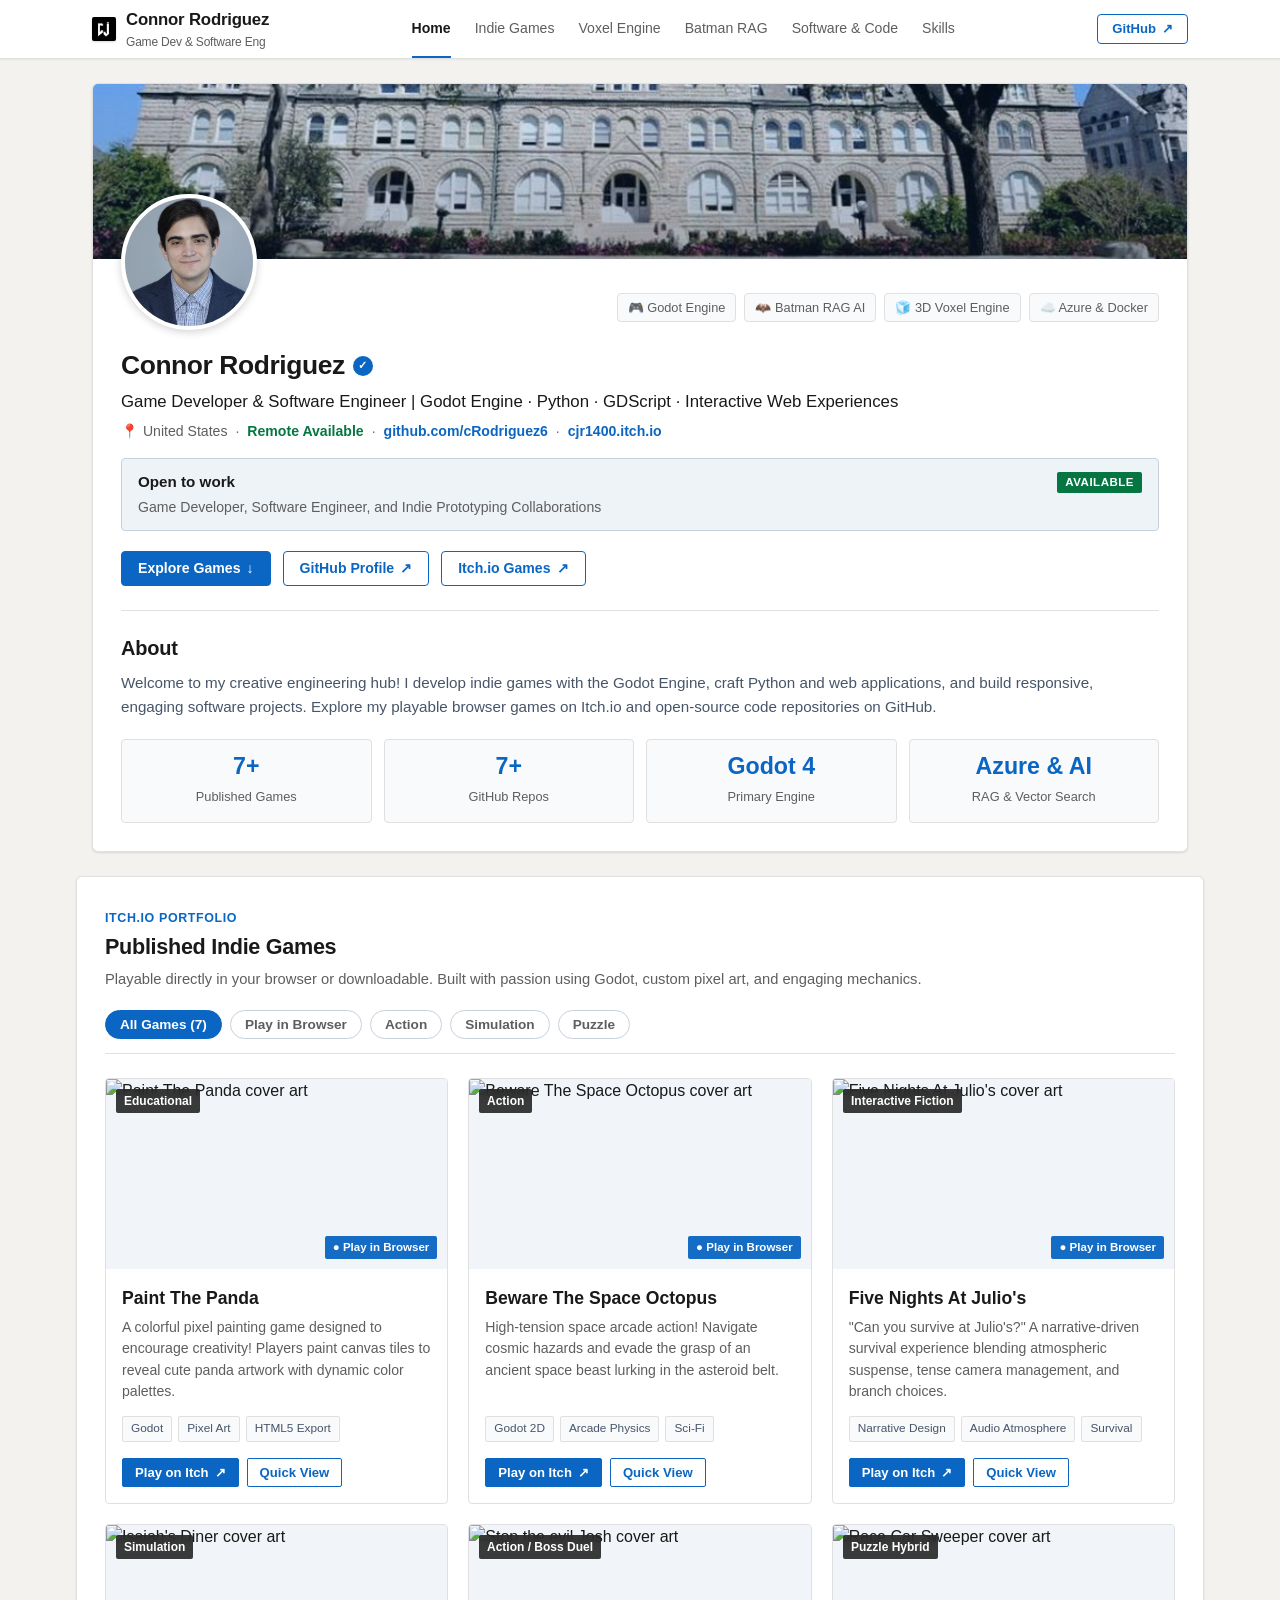
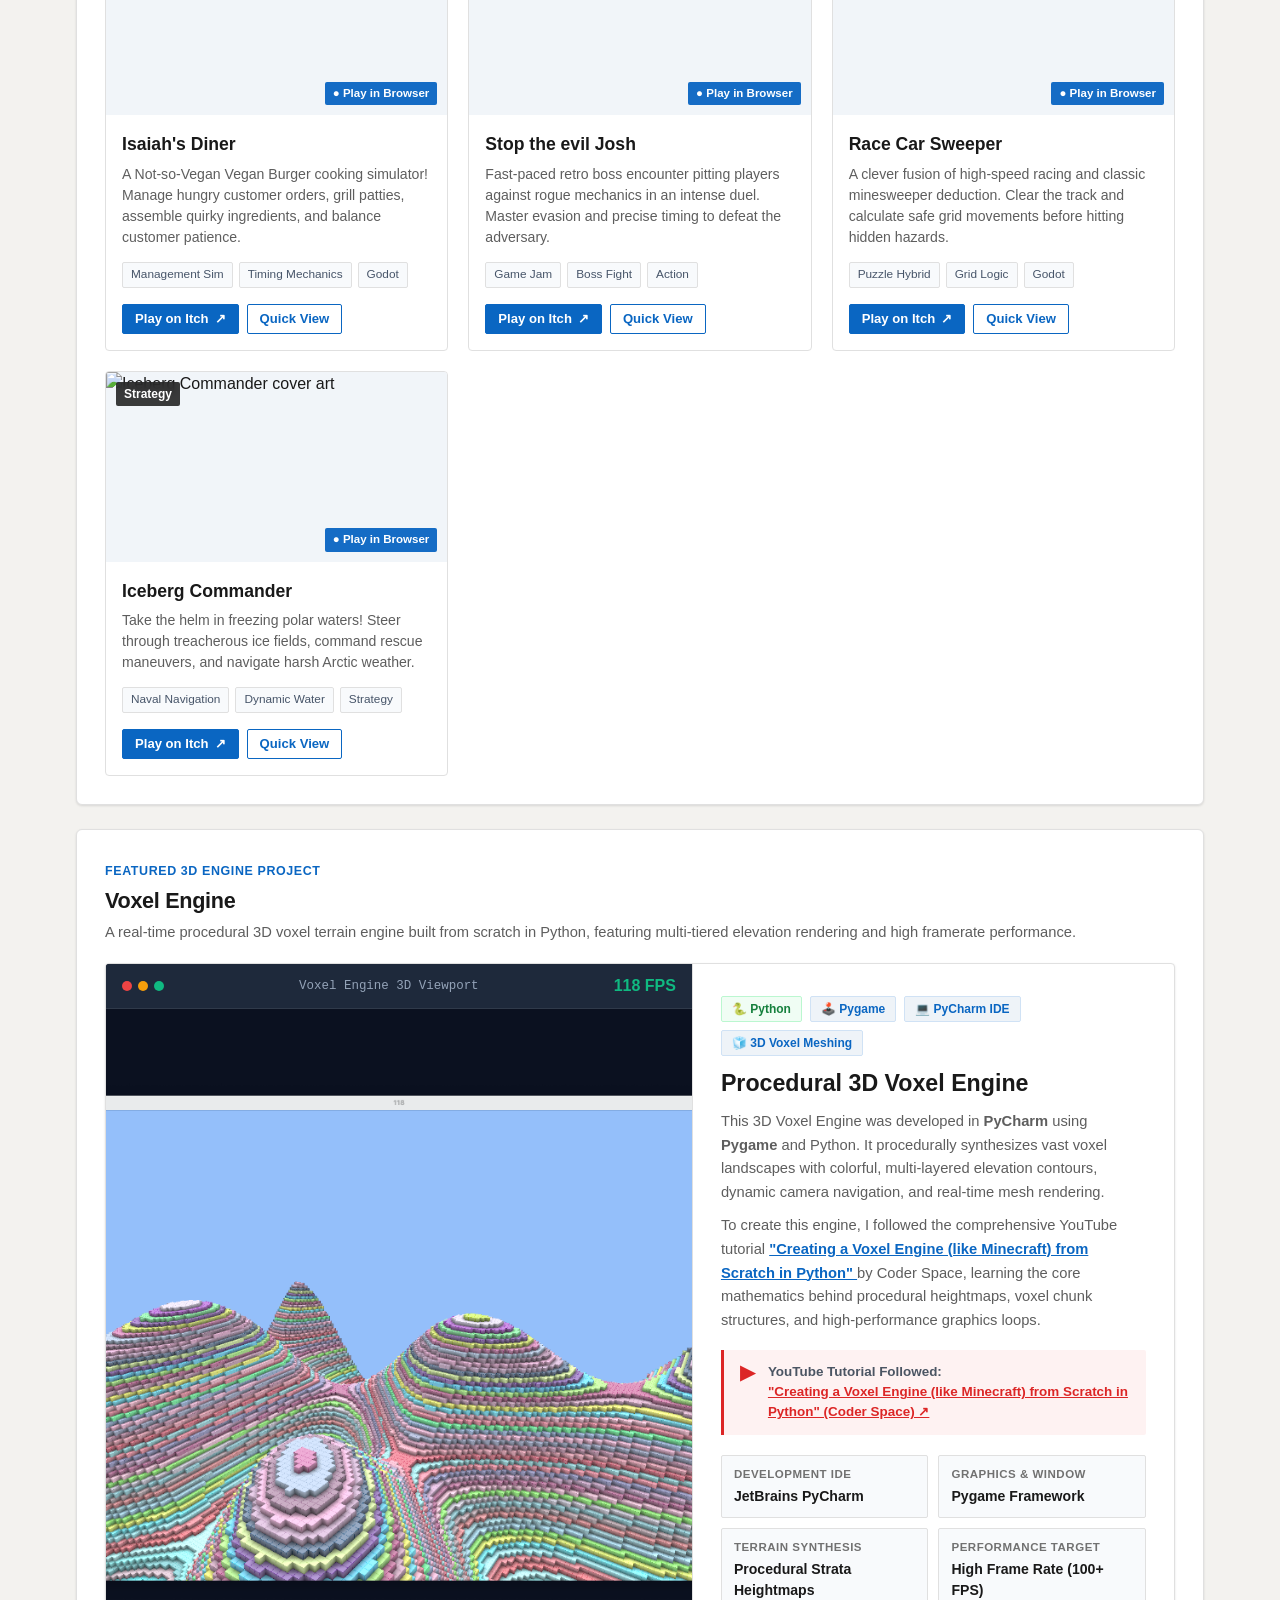
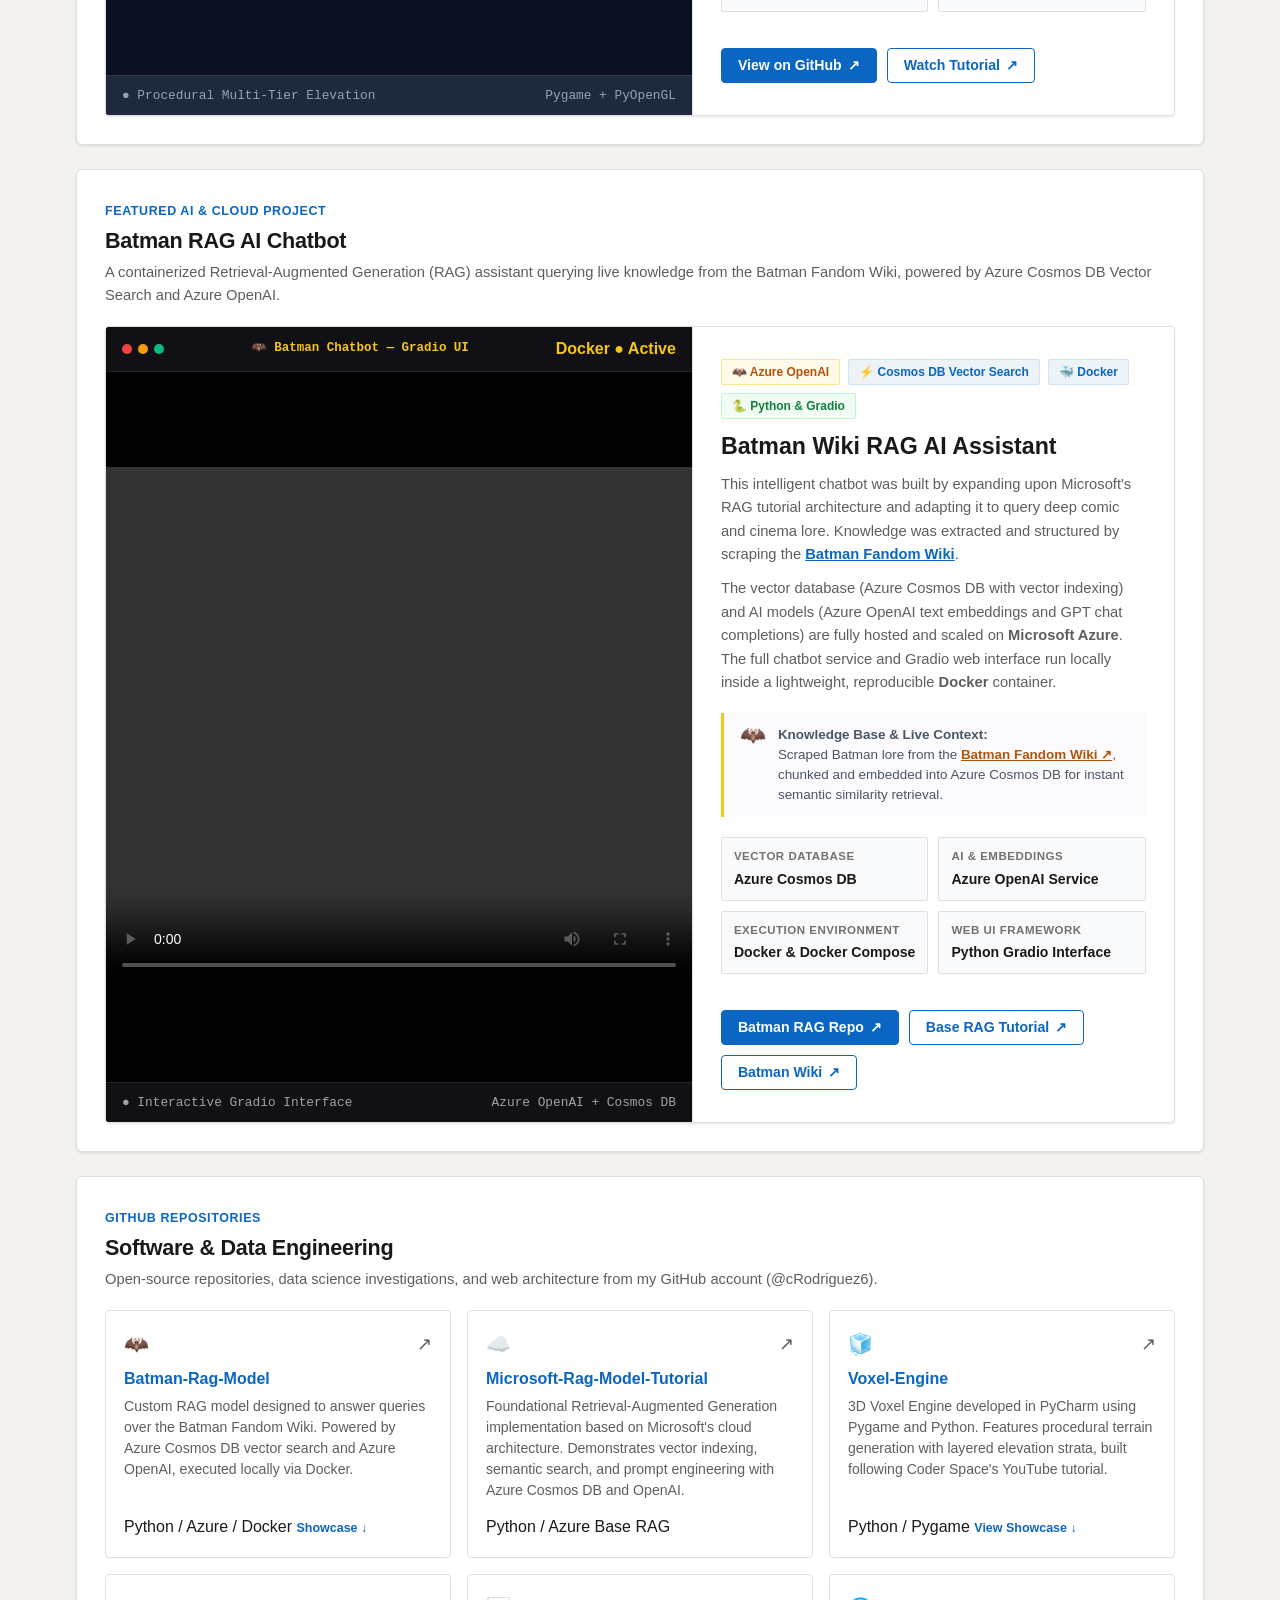
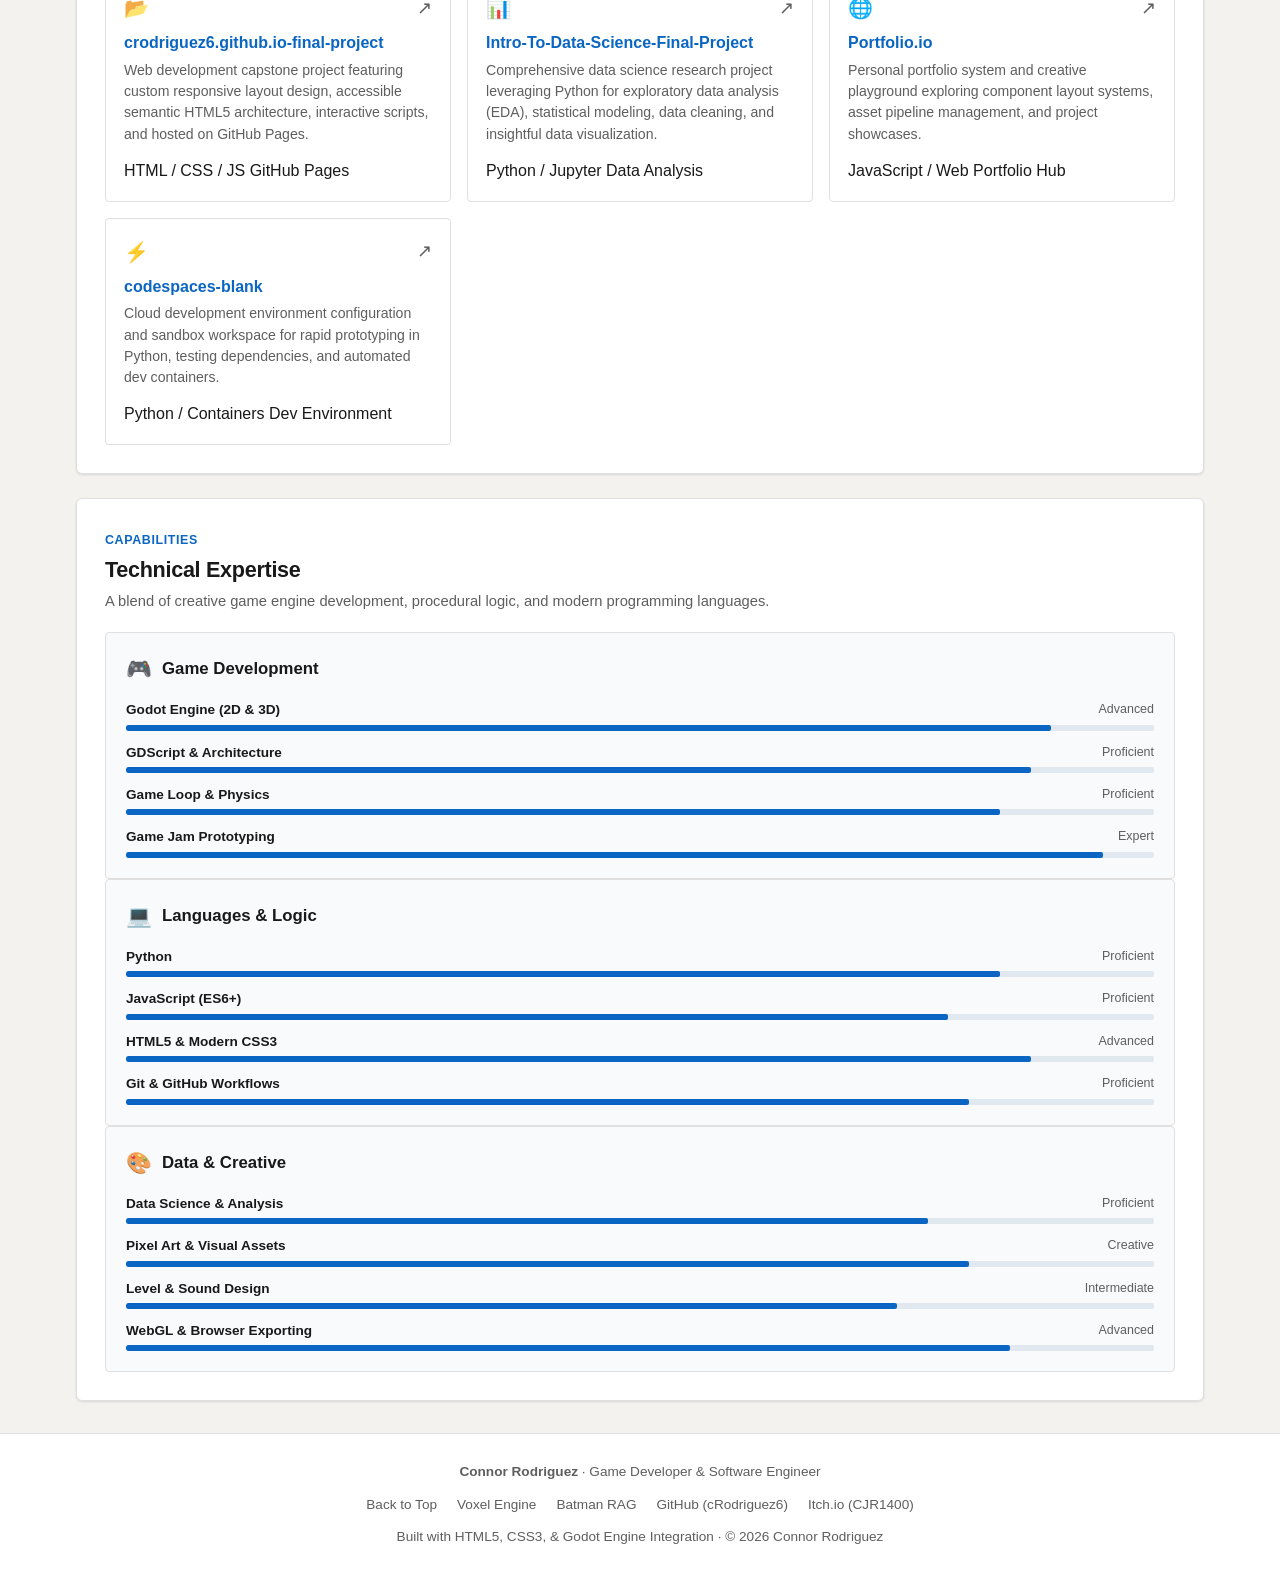
==== commit 84e5e7c0: "added batman stuff" ====
--- a/index.html
+++ b/index.html
@@ -41,6 +41,7 @@
           <li><a href="#hero" class="nav-link active">Home</a></li>
           <li><a href="#games" class="nav-link">Indie Games</a></li>
           <li><a href="#voxel-engine" class="nav-link">Voxel Engine</a></li>
+          <li><a href="#batman-rag" class="nav-link">Batman RAG</a></li>
           <li><a href="#software" class="nav-link">Software & Code</a></li>
           <li><a href="#skills" class="nav-link">Skills</a></li>
           <!-- <li><a href="#contact" class="nav-link">Contact</a></li> -->
@@ -91,9 +92,9 @@
               <!-- Quick Meta Highlights -->
               <div class="profile-badge-strip">
                 <span class="badge-tag">🎮 Godot Engine</span>
+                <span class="badge-tag">🦇 Batman RAG AI</span>
                 <span class="badge-tag">🧊 3D Voxel Engine</span>
-                <span class="badge-tag">🐍 Python & Pygame</span>
-                <span class="badge-tag">🌐 Web Architecture</span>
+                <span class="badge-tag">☁️ Azure & Docker</span>
               </div>
             </div>
 
@@ -155,7 +156,7 @@
                   <span class="stat-label">Published Games</span>
                 </div>
                 <div class="stat-box">
-                  <span class="stat-number">5+</span>
+                  <span class="stat-number">7+</span>
                   <span class="stat-label">GitHub Repos</span>
                 </div>
                 <div class="stat-box">
@@ -163,8 +164,8 @@
                   <span class="stat-label">Primary Engine</span>
                 </div>
                 <div class="stat-box">
-                  <span class="stat-number">Python & Pygame</span>
-                  <span class="stat-label">3D Engine & Logic</span>
+                  <span class="stat-number">Azure & AI</span>
+                  <span class="stat-label">RAG & Vector Search</span>
                 </div>
               </div>
             </div>
@@ -508,6 +509,112 @@
       </div>
     </section>
 
+    <!-- Batman RAG Model Showcase Section -->
+    <section class="section" id="batman-rag">
+      <div class="container">
+        <header class="section-header">
+          <span class="section-tag">Featured AI & Cloud Project</span>
+          <h2 class="section-title">Batman RAG AI Chatbot</h2>
+          <p class="section-description">
+            A containerized Retrieval-Augmented Generation (RAG) assistant querying live knowledge from the Batman Fandom Wiki, powered by Azure Cosmos DB Vector Search and Azure OpenAI.
+          </p>
+        </header>
+
+        <article class="voxel-showcase-card">
+          <!-- Left Column: Video Mockup with Playable Screen Recording -->
+          <div class="voxel-media-col">
+            <div class="voxel-window-header" style="background: #111115; border-bottom: 1px solid #222226;">
+              <div class="voxel-window-dots">
+                <span class="voxel-window-dot dot-red"></span>
+                <span class="voxel-window-dot dot-yellow"></span>
+                <span class="voxel-window-dot dot-green"></span>
+              </div>
+              <span class="voxel-window-title" style="color: #f5c518; font-weight: 600;">🦇 Batman Chatbot — Gradio UI</span>
+              <span class="voxel-fps-pill" style="color: #f5c518;">Docker ● Active</span>
+            </div>
+            
+            <div class="batman-video-container">
+              <video controls playsinline preload="metadata" class="batman-video-player" id="batman-demo-video">
+                <source src="assets/batman-rag-demo.mp4" type="video/mp4">
+                <source src="assets/batman-rag-demo.mov" type="video/quicktime">
+                Your browser does not support the video tag.
+              </video>
+            </div>
+
+            <div class="voxel-media-caption" style="background: #111115; color: #a1a1aa; border-top: 1px solid #222226;">
+              <span>● Interactive Gradio Interface</span>
+              <span>Azure OpenAI + Cosmos DB</span>
+            </div>
+          </div>
+
+          <!-- Right Column: Content, Description & Architecture Highlights -->
+          <div class="voxel-content-col">
+            <div class="voxel-badge-row">
+              <span class="voxel-badge batman-badge-gold">🦇 Azure OpenAI</span>
+              <span class="voxel-badge">⚡ Cosmos DB Vector Search</span>
+              <span class="voxel-badge">🐳 Docker</span>
+              <span class="voxel-badge voxel-badge-py">🐍 Python & Gradio</span>
+            </div>
+
+            <h3 class="voxel-title">Batman Wiki RAG AI Assistant</h3>
+
+            <div class="voxel-desc">
+              <p>
+                This intelligent chatbot was built by expanding upon Microsoft's RAG tutorial architecture and adapting it to query deep comic and cinema lore. Knowledge was extracted and structured by scraping the 
+                <a href="https://batman.fandom.com/wiki/Batman_Wiki" target="_blank" rel="noopener noreferrer" style="color: var(--accent-blue); font-weight: 600; text-decoration: underline;">Batman Fandom Wiki</a>.
+              </p>
+              <p>
+                The vector database (Azure Cosmos DB with vector indexing) and AI models (Azure OpenAI text embeddings and GPT chat completions) are fully hosted and scaled on <strong>Microsoft Azure</strong>. The full chatbot service and Gradio web interface run locally inside a lightweight, reproducible <strong>Docker</strong> container.
+              </p>
+            </div>
+
+            <!-- Knowledge Base Callout -->
+            <div class="batman-source-callout">
+              <div class="batman-source-icon">🦇</div>
+              <div class="batman-source-content">
+                <strong>Knowledge Base & Live Context:</strong>
+                <br>
+                Scraped Batman lore from the <a href="https://batman.fandom.com/wiki/Batman_Wiki" target="_blank" rel="noopener noreferrer" class="batman-source-link">Batman Fandom Wiki ↗</a>, chunked and embedded into Azure Cosmos DB for instant semantic similarity retrieval.
+              </div>
+            </div>
+
+            <!-- Technical Highlights Grid -->
+            <div class="voxel-highlights-grid">
+              <div class="voxel-highlight-card">
+                <span class="voxel-highlight-label">Vector Database</span>
+                <span class="voxel-highlight-val">Azure Cosmos DB</span>
+              </div>
+              <div class="voxel-highlight-card">
+                <span class="voxel-highlight-label">AI & Embeddings</span>
+                <span class="voxel-highlight-val">Azure OpenAI Service</span>
+              </div>
+              <div class="voxel-highlight-card">
+                <span class="voxel-highlight-label">Execution Environment</span>
+                <span class="voxel-highlight-val">Docker & Docker Compose</span>
+              </div>
+              <div class="voxel-highlight-card">
+                <span class="voxel-highlight-label">Web UI Framework</span>
+                <span class="voxel-highlight-val">Python Gradio Interface</span>
+              </div>
+            </div>
+
+            <!-- Action Buttons -->
+            <div class="voxel-actions">
+              <a href="https://github.com/cRodriguez6/Batman-Rag-Model" target="_blank" rel="noopener noreferrer" class="btn btn-primary" id="batman-github-btn">
+                <span>Batman RAG Repo</span> ↗
+              </a>
+              <a href="https://github.com/cRodriguez6/Microsoft-Rag-Model-Tutorial" target="_blank" rel="noopener noreferrer" class="btn btn-secondary" id="microsoft-rag-btn">
+                <span>Base RAG Tutorial</span> ↗
+              </a>
+              <a href="https://batman.fandom.com/wiki/Batman_Wiki" target="_blank" rel="noopener noreferrer" class="btn btn-secondary" id="batman-wiki-btn">
+                <span>Batman Wiki</span> ↗
+              </a>
+            </div>
+          </div>
+        </article>
+      </div>
+    </section>
+
     <!-- Software Engineering & GitHub Repos Section -->
     <section class="section" id="software">
       <div class="container">
@@ -520,6 +627,56 @@
         </header>
 
         <div class="repos-grid">
+
+          <!-- Repo: Batman-Rag-Model -->
+          <article class="repo-card">
+            <div class="repo-card-top">
+              <span class="repo-folder-icon">🦇</span>
+              <div class="repo-links-icons">
+                <a href="https://github.com/cRodriguez6/Batman-Rag-Model" target="_blank" rel="noopener noreferrer" class="repo-icon-link" title="View Source on GitHub">↗</a>
+              </div>
+            </div>
+            <h3 class="repo-card-title">
+              <a href="https://github.com/cRodriguez6/Batman-Rag-Model" target="_blank" rel="noopener noreferrer">
+                Batman-Rag-Model
+              </a>
+            </h3>
+            <p class="repo-card-desc">
+              Custom RAG model designed to answer queries over the Batman Fandom Wiki. Powered by Azure Cosmos DB vector search and Azure OpenAI, executed locally via Docker.
+            </p>
+            <div class="repo-meta">
+              <span class="repo-lang">
+                <span class="lang-color-dot lang-python"></span>
+                Python / Azure / Docker
+              </span>
+              <a href="#batman-rag" style="font-size: 0.78rem; color: var(--accent-blue); text-decoration: none; font-weight: 600;">Showcase ↓</a>
+            </div>
+          </article>
+
+          <!-- Repo: Microsoft-Rag-Model-Tutorial -->
+          <article class="repo-card">
+            <div class="repo-card-top">
+              <span class="repo-folder-icon">☁️</span>
+              <div class="repo-links-icons">
+                <a href="https://github.com/cRodriguez6/Microsoft-Rag-Model-Tutorial" target="_blank" rel="noopener noreferrer" class="repo-icon-link" title="View Source on GitHub">↗</a>
+              </div>
+            </div>
+            <h3 class="repo-card-title">
+              <a href="https://github.com/cRodriguez6/Microsoft-Rag-Model-Tutorial" target="_blank" rel="noopener noreferrer">
+                Microsoft-Rag-Model-Tutorial
+              </a>
+            </h3>
+            <p class="repo-card-desc">
+              Foundational Retrieval-Augmented Generation implementation based on Microsoft's cloud architecture. Demonstrates vector indexing, semantic search, and prompt engineering with Azure Cosmos DB and OpenAI.
+            </p>
+            <div class="repo-meta">
+              <span class="repo-lang">
+                <span class="lang-color-dot lang-python"></span>
+                Python / Azure
+              </span>
+              <span>Base RAG</span>
+            </div>
+          </article>
 
           <!-- Repo: Voxel-Engine -->
           <article class="repo-card">
@@ -874,6 +1031,7 @@
       <div class="footer-links">
         <a href="#hero" class="footer-link">Back to Top</a>
         <a href="#voxel-engine" class="footer-link">Voxel Engine</a>
+        <a href="#batman-rag" class="footer-link">Batman RAG</a>
         <a href="https://github.com/cRodriguez6" target="_blank" rel="noopener noreferrer" class="footer-link">GitHub (cRodriguez6)</a>
         <a href="https://cjr1400.itch.io" target="_blank" rel="noopener noreferrer" class="footer-link">Itch.io (CJR1400)</a>
       </div>
--- a/css/styles.css
+++ b/css/styles.css
@@ -1335,6 +1335,71 @@
 }
 
 /* ==========================================================================
+   Batman RAG Model Showcase & Video Player
+   ========================================================================== */
+.batman-video-container {
+  position: relative;
+  overflow: hidden;
+  display: flex;
+  align-items: center;
+  justify-content: center;
+  background: #000000;
+  flex-grow: 1;
+}
+
+.batman-video-player {
+  width: 100%;
+  height: 100%;
+  min-height: 380px;
+  max-height: 520px;
+  object-fit: contain;
+  display: block;
+  background: #000000;
+}
+
+.batman-badge-gold {
+  background: #fffbeb;
+  color: #b45309;
+  border-color: #fde68a;
+}
+
+.batman-source-callout {
+  background: #fbfbfe;
+  border-left: 3px solid #f5c518;
+  padding: 12px 16px;
+  border-radius: 0 var(--radius-xs) var(--radius-xs) 0;
+  margin-bottom: 20px;
+  display: flex;
+  align-items: flex-start;
+  gap: 12px;
+}
+
+.batman-source-icon {
+  font-size: 1.3rem;
+  line-height: 1;
+  flex-shrink: 0;
+}
+
+.batman-source-content {
+  font-size: 0.84rem;
+  color: #4b5563;
+  line-height: 1.5;
+}
+
+.batman-source-link {
+  color: #b45309;
+  font-weight: 600;
+  text-decoration: underline;
+  display: inline-flex;
+  align-items: center;
+  gap: 3px;
+}
+
+.batman-source-link:hover {
+  color: #78350f;
+}
+
+/* ==========================================================================
    Responsive Media Queries
    ========================================================================== */
 @media (max-width: 992px) {
